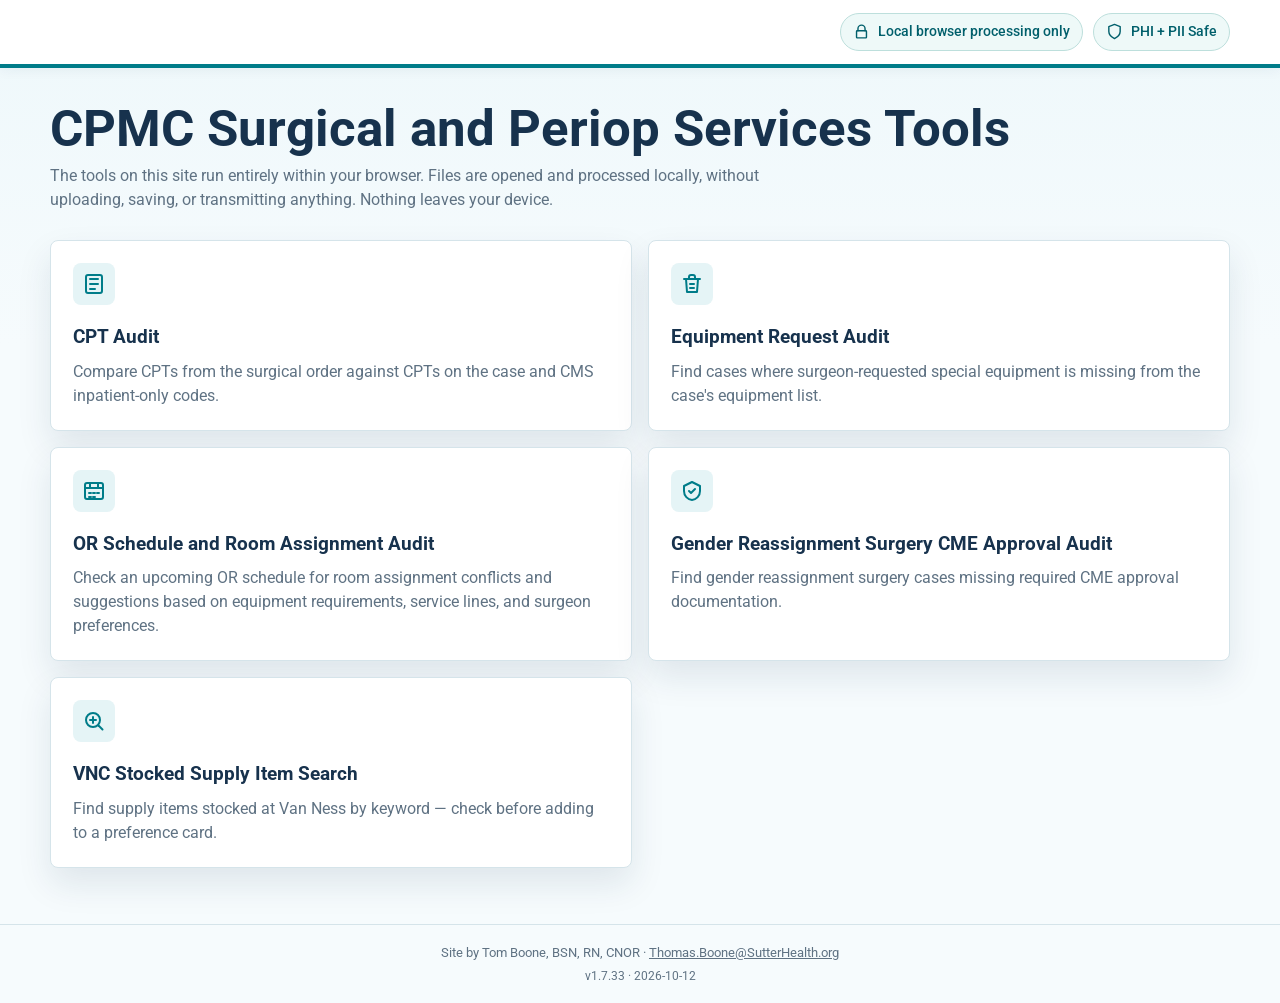
==== index.html @ aec8bf78 "v1.7.33: list every missing term in Equipment Audit explanations auditEquipmentRows() (app.js) previ" ====
<!DOCTYPE html>
<html lang="en">
<head>
  <meta charset="utf-8">
  <meta name="viewport" content="width=device-width, initial-scale=1">
  <title>CPMC Surgical and Periop Services Tools</title>
  <link rel="preconnect" href="https://fonts.googleapis.com">
  <link rel="preconnect" href="https://fonts.gstatic.com" crossorigin>
  <link href="https://fonts.googleapis.com/css2?family=Roboto:wght@400;500;700&display=swap" rel="stylesheet">
  <link rel="stylesheet" href="styles.css?v=1.7.33">
  <script>
  if (location.hostname === 'tomboonern.com') {
    var s = document.createElement('script');
    s.defer = true;
    s.src = 'https://static.cloudflareinsights.com/beacon.min.js';
    s.setAttribute('data-cf-beacon', '{"token": "32d01d4d3deb4232a33bba1c2855cd99"}');
    document.head.appendChild(s);
  }
  </script>
</head>
<body>
  <div class="app-shell">
    <header class="topbar">
      <div class="topbar-inner">
        <div class="brand" aria-label="CPMC Surgical and Periop Services Tools"></div>
        <div class="topbar-meta">
          <div class="privacy-pill dev-pill" id="devBadge" title="This is the dev/staging environment." hidden>
            <span>DEV</span>
          </div>
          <div class="privacy-pill" title="Files are processed locally in this browser session.">
            <svg aria-hidden="true" width="17" height="17" viewBox="0 0 24 24" fill="none">
              <path d="M7 11V8a5 5 0 0 1 10 0v3" stroke="currentColor" stroke-width="2" stroke-linecap="round"/>
              <path d="M6 11h12a1 1 0 0 1 1 1v8a1 1 0 0 1-1 1H6a1 1 0 0 1-1-1v-8a1 1 0 0 1 1-1Z" stroke="currentColor" stroke-width="2"/>
            </svg>
            <span>Local browser processing only</span>
          </div>
          <div class="privacy-pill" title="No PHI or PII leaves your browser. Case numbers are the only unique identifiers in the report.">
            <svg aria-hidden="true" width="17" height="17" viewBox="0 0 24 24" fill="none">
              <path d="M12 22s8-4 8-10V5l-8-3-8 3v7c0 6 8 10 8 10Z" stroke="currentColor" stroke-width="2" stroke-linejoin="round"/>
            </svg>
            <span>PHI + PII Safe</span>
          </div>
        </div>
      </div>
    </header>

    <main>
      <section id="homeView" class="view active" aria-labelledby="homeTitle">
        <div class="page-heading">
          <h1 id="homeTitle">CPMC Surgical and Periop Services Tools</h1>
          <p class="lede">The tools on this site run entirely within your browser. Files are opened and processed locally, without uploading, saving, or transmitting anything. Nothing leaves your device.</p>
        </div>

        <div class="tool-grid">
          <button class="tool-tile" type="button" id="openAuditTool">
            <span class="tool-icon" aria-hidden="true">
              <svg width="24" height="24" viewBox="0 0 24 24" fill="none">
                <path d="M8 7h8M8 12h8M8 17h5" stroke="currentColor" stroke-width="2" stroke-linecap="round"/>
                <path d="M6 3h12a2 2 0 0 1 2 2v14a2 2 0 0 1-2 2H6a2 2 0 0 1-2-2V5a2 2 0 0 1 2-2Z" stroke="currentColor" stroke-width="2"/>
              </svg>
            </span>
            <span class="tool-title">CPT Audit</span>
            <span class="tool-copy">Compare CPTs from the surgical order against CPTs on the case and CMS inpatient-only codes.</span>
          </button>

          <button class="tool-tile" type="button" id="openEquipmentTool">
            <span class="tool-icon" aria-hidden="true">
              <svg width="24" height="24" viewBox="0 0 24 24" fill="none">
                <path d="M4 7h16M6 7l1 13h10l1-13" stroke="currentColor" stroke-width="2" stroke-linecap="round" stroke-linejoin="round"/>
                <path d="M9 7V5a2 2 0 0 1 2-2h2a2 2 0 0 1 2 2v2M10 12h4M10 16h4" stroke="currentColor" stroke-width="2" stroke-linecap="round"/>
              </svg>
            </span>
            <span class="tool-title">Equipment Request Audit</span>
            <span class="tool-copy">Find cases where surgeon-requested special equipment is missing from the case's equipment list.</span>
          </button>

          <button class="tool-tile" type="button" id="openRoomRulesTool">
            <span class="tool-icon" aria-hidden="true">
              <svg width="24" height="24" viewBox="0 0 24 24" fill="none">
                <rect x="3" y="4" width="18" height="16" rx="2" stroke="currentColor" stroke-width="2"/>
                <path d="M3 9h18M8 4v5M16 4v5" stroke="currentColor" stroke-width="2" stroke-linecap="round"/>
                <path d="M7 14h2M11 14h2M15 14h2M7 18h2M11 18h2" stroke="currentColor" stroke-width="2" stroke-linecap="round"/>
              </svg>
            </span>
            <span class="tool-title">OR Schedule and Room Assignment Audit</span>
            <span class="tool-copy">Check an upcoming OR schedule for room assignment conflicts and suggestions based on equipment requirements, service lines, and surgeon preferences.</span>
          </button>

          <button class="tool-tile" type="button" id="openCmeTool">
            <span class="tool-icon" aria-hidden="true">
              <svg width="24" height="24" viewBox="0 0 24 24" fill="none">
                <path d="M12 3l8 4v5c0 5-3.5 8.5-8 9-4.5-.5-8-4-8-9V7l8-4Z" stroke="currentColor" stroke-width="2" stroke-linejoin="round"/>
                <path d="M9 12l2 2 4-4" stroke="currentColor" stroke-width="2" stroke-linecap="round" stroke-linejoin="round"/>
              </svg>
            </span>
            <span class="tool-title">Gender Reassignment Surgery CME Approval Audit</span>
            <span class="tool-copy">Find gender reassignment surgery cases missing required CME approval documentation.</span>
          </button>

          <a class="tool-tile" href="items.html">
            <span class="tool-icon" aria-hidden="true">
              <svg width="24" height="24" viewBox="0 0 24 24" fill="none">
                <circle cx="11" cy="11" r="7" stroke="currentColor" stroke-width="2"/>
                <path d="m16.5 16.5 4 4" stroke="currentColor" stroke-width="2" stroke-linecap="round"/>
                <path d="M8 11h6M11 8v6" stroke="currentColor" stroke-width="2" stroke-linecap="round"/>
              </svg>
            </span>
            <span class="tool-title">VNC Stocked Supply Item Search</span>
            <span class="tool-copy">Find supply items stocked at Van Ness by keyword — check before adding to a preference card.</span>
          </a>

        </div>
      </section>

      <section id="auditView" class="view" aria-labelledby="auditTitle">
        <div class="back-row">
          <button class="ghost-button" type="button" id="backHome">
            <svg aria-hidden="true" width="18" height="18" viewBox="0 0 24 24" fill="none">
              <path d="M19 12H5M12 19l-7-7 7-7" stroke="currentColor" stroke-width="2" stroke-linecap="round" stroke-linejoin="round"/>
            </svg>
            <span>Back to tools</span>
          </button>
        </div>

        <div class="page-heading">
          <h1 id="auditTitle">CPT Audit Tool</h1>
          <p class="lede">The audit runs locally in this browser tab. No file is uploaded or stored.</p>
          <p class="data-vintage-line" id="cptDataVintageLine"></p>
          <div class="dev-stale-banner" id="cptStaleBanner" hidden></div>
        </div>

        <div class="workspace">
          <aside class="panel instructions">
            <h2>Instructions</h2>
            <ol>
              <li>In Epic, run the report <strong>CPMC Scheduling Automation</strong> and export it as an .xlsx file.</li>
              <li>Select the exported file and select Run audit.</li>
            </ol>
            <p style="color: var(--muted); font-size: 0.78rem; margin-top: 8px;">If you do not have access to this report, please email <a href="mailto:Thomas.Boone@SutterHealth.org" style="color: inherit;">Thomas.Boone@SutterHealth.org</a>.</p>
            <div style="margin-top: 12px;">
              <button class="ghost-button" type="button" id="viewKnownProblemCptsBtn" style="padding: 5px 10px;">View known problem CPTs</button>
            </div>
          </aside>

          <section class="panel">
            <div class="upload-box">
              <label class="file-input">
                <span>
                  <strong>Select Epic Excel report</strong><br>
                  <input id="fileInput" type="file" accept=".xlsx,.xls,.xml,.html,.htm,application/vnd.openxmlformats-officedocument.spreadsheetml.sheet,application/vnd.ms-excel,text/html,text/xml">
                </span>
              </label>
              <div class="actions">
                <button class="primary-button" type="button" id="runAudit" disabled>Run audit</button>
                <button class="secondary-button" type="button" id="clearAudit" disabled>Clear</button>
              </div>
              <p id="status" class="status" role="status">Waiting for a spreadsheet.</p>
            </div>
          </section>
        </div>

        <section id="resultsPanel" class="panel result-panel" hidden>
          <div class="summary-grid" aria-label="Audit summary">
            <div class="metric">
              <span class="metric-value" id="totalRows">0</span>
              <span class="metric-label">Rows reviewed</span>
            </div>
            <div class="metric">
              <span class="metric-value" id="missingCount">0</span>
              <span class="metric-label">CPT discrepancy cases</span>
            </div>
            <div class="metric">
              <span class="metric-value" id="inpatientCount">0</span>
              <span class="metric-label">IPO outpatient cases</span>
            </div>
          </div>

          <div id="cptFilters" class="audit-filters"></div>

          <div id="cptAccordion"></div>
        </section>
      </section>
      <section id="equipmentView" class="view" aria-labelledby="equipmentTitle">
        <div class="back-row">
          <button class="ghost-button" type="button" id="equipmentBackHome">
            <svg aria-hidden="true" width="18" height="18" viewBox="0 0 24 24" fill="none">
              <path d="M19 12H5M12 19l-7-7 7-7" stroke="currentColor" stroke-width="2" stroke-linecap="round" stroke-linejoin="round"/>
            </svg>
            <span>Back to tools</span>
          </button>
        </div>

        <div class="page-heading">
          <h1 id="equipmentTitle">Equipment Request Audit</h1>
          <p class="lede">The audit runs locally in this browser tab. No file is uploaded or stored.</p>
        </div>

        <div class="workspace">
          <aside class="panel instructions">
            <h2>Instructions</h2>
            <ol>
              <li>In Epic, run the report <strong>CPMC Scheduling Automation</strong> and export it as an .xlsx file.</li>
              <li>Select the exported file and select Run audit.</li>
            </ol>
            <p style="color: var(--muted); font-size: 0.78rem; margin-top: 8px;">If you do not have access to this report, please email <a href="mailto:Thomas.Boone@SutterHealth.org" style="color: inherit;">Thomas.Boone@SutterHealth.org</a>.</p>
            <div style="margin-top: 12px;">
              <button class="ghost-button" type="button" id="viewEquipmentTermsBtn" style="padding: 5px 10px;">View terms being checked</button>
            </div>
          </aside>

          <section class="panel">
            <div class="upload-box">
              <label class="file-input">
                <span>
                  <strong>Select Epic Excel report</strong><br>
                  <input id="equipmentFileInput" type="file" accept=".xlsx,.xls,.xml,.html,.htm,application/vnd.openxmlformats-officedocument.spreadsheetml.sheet,application/vnd.ms-excel,text/html,text/xml">
                </span>
              </label>
              <div class="actions">
                <button class="primary-button" type="button" id="runEquipmentAudit" disabled>Run audit</button>
                <button class="secondary-button" type="button" id="clearEquipmentAudit" disabled>Clear</button>
              </div>
              <p id="equipmentStatus" class="status" role="status">Waiting for a spreadsheet.</p>
            </div>
          </section>
        </div>

        <section id="equipmentResultsPanel" class="panel result-panel" hidden>
          <div class="summary-grid" aria-label="Equipment audit summary">
            <div class="metric">
              <span class="metric-value" id="equipmentTotalRows">0</span>
              <span class="metric-label">Rows reviewed</span>
            </div>
            <div class="metric">
              <span class="metric-value" id="equipmentMissingCount">0</span>
              <span class="metric-label">Rows included</span>
            </div>
            <div class="metric">
              <span class="metric-value" id="equipmentKeywordCount">0</span>
              <span class="metric-label">Terms checked</span>
            </div>
          </div>

          <div id="equipmentFilters" class="audit-filters"></div>

          <div class="table-section">
            <h2>Equipment terms listed in Surgery Order Special Needs but missing from Case Equipment</h2>
            <p style="color: var(--muted); font-size: 0.82rem; margin: -6px 0 10px;">This tool searches for equipment keywords and may occasionally flag cases incorrectly or miss cases where equipment is referenced using non-standard or abbreviated terminology. Results should be reviewed in context.</p>
            <div class="table-wrap">
              <table class="equipment-missing-table">
                <thead>
                  <tr>
                    <th>Date</th>
                    <th>Location</th>
                    <th>Case #</th>
                    <th>Surgeon</th>
                    <th>Special Needs</th>
                    <th>Explanation</th>
                    <th>Creation User</th>
                  </tr>
                </thead>
                <tbody id="equipmentMissingTable"></tbody>
              </table>
            </div>
          </div>
        </section>
      </section>

      <section id="cmeView" class="view" aria-labelledby="cmeTitle">
        <div class="back-row">
          <button class="ghost-button" type="button" id="cmeBackHome">
            <svg aria-hidden="true" width="18" height="18" viewBox="0 0 24 24" fill="none">
              <path d="M19 12H5M12 19l-7-7 7-7" stroke="currentColor" stroke-width="2" stroke-linecap="round" stroke-linejoin="round"/>
            </svg>
            <span>Back to tools</span>
          </button>
        </div>

        <div class="page-heading">
          <h1 id="cmeTitle">Gender Reassignment Surgery CME Approval Audit</h1>
          <p class="lede">The audit runs locally in this browser tab. No file is uploaded or stored, and no case data is retained between sessions.</p>
        </div>

        <div class="workspace">
          <aside class="panel instructions">
            <h2>Instructions</h2>
            <ol>
              <li>In Epic, run the report <strong>CPMC Scheduling Automation</strong> and export it as an .xlsx file.</li>
              <li>Select the exported file and select Run audit.</li>
            </ol>
            <p style="color: var(--muted); font-size: 0.78rem; margin-top: 8px;">If you do not have access to this report, please email <a href="mailto:Thomas.Boone@SutterHealth.org" style="color: inherit;">Thomas.Boone@SutterHealth.org</a>.</p>
            <div style="margin-top: 12px;">
              <button class="ghost-button" type="button" id="viewCmeApproversBtn" style="padding: 5px 10px;">View accepted approvers</button>
            </div>
          </aside>

          <section class="panel">
            <div class="upload-box">
              <label class="file-input">
                <span>
                  <strong>Select Epic Excel report</strong><br>
                  <input id="cmeFileInput" type="file" accept=".xlsx,.xls,.xml,.html,.htm,application/vnd.openxmlformats-officedocument.spreadsheetml.sheet,application/vnd.ms-excel,text/html,text/xml">
                </span>
              </label>
              <div class="actions">
                <button class="primary-button" type="button" id="runCmeAudit" disabled>Run audit</button>
                <button class="secondary-button" type="button" id="clearCmeAudit" disabled>Clear</button>
              </div>
              <p id="cmeStatus" class="status" role="status">Waiting for a spreadsheet.</p>
            </div>
          </section>
        </div>

        <section id="cmeResultsPanel" class="panel result-panel" hidden>
          <div class="summary-grid" aria-label="CME approval audit summary">
            <div class="metric">
              <span class="metric-value" id="cmeTotalRows">0</span>
              <span class="metric-label">F64 diagnosis cases</span>
            </div>
            <div class="metric">
              <span class="metric-value" id="cmeUnapprovedCount">0</span>
              <span class="metric-label">Missing CME approval</span>
            </div>
            <div class="metric">
              <span class="metric-value" id="cmeApprovedCount">0</span>
              <span class="metric-label">CME approved</span>
            </div>
          </div>

          <div id="cmeFilters" class="audit-filters"></div>

          <div id="cmeAccordion"></div>
        </section>
      </section>

      <section id="roomRulesView" class="view" aria-labelledby="roomRulesTitle">
        <div class="back-row">
          <button class="ghost-button" type="button" id="roomRulesBackHome">
            <svg aria-hidden="true" width="18" height="18" viewBox="0 0 24 24" fill="none">
              <path d="M19 12H5M12 19l-7-7 7-7" stroke="currentColor" stroke-width="2" stroke-linecap="round" stroke-linejoin="round"/>
            </svg>
            <span>Back to tools</span>
          </button>
        </div>

        <div class="page-heading">
          <h1 id="roomRulesTitle">OR Schedule and Room Assignment Audit</h1>
          <p style="color: var(--muted); font-size: 0.75rem; letter-spacing: 0.03em; margin: 6px 0 12px;">Currently configured for CPMC Van Ness (WBVC OR) only</p>
          <p class="lede">The audit runs locally in this browser tab. No file is uploaded or stored.</p>
          <p class="data-vintage-line" id="roomRulesDataVintageLine"></p>
          <div class="dev-stale-banner" id="roomRulesStaleBanner" hidden></div>
        </div>

        <div class="workspace">
          <aside class="panel instructions">
            <h2>Instructions</h2>
            <ol>
              <li>In Epic, run the report <strong>CPMC Scheduling Automation</strong> and export it as an .xlsx file.</li>
              <li>Select the exported file and select Run audit.</li>
            </ol>
            <p style="color: var(--muted); font-size: 0.78rem; margin-top: 8px;">If you do not have access to this report, please email <a href="mailto:Thomas.Boone@SutterHealth.org" style="color: inherit;">Thomas.Boone@SutterHealth.org</a>.</p>
            <div style="margin-top: 12px;">
              <button class="ghost-button" type="button" id="viewActiveRulesBtn" style="padding: 5px 10px;">View active rules</button>
            </div>
          </aside>

          <section class="panel">
            <div class="upload-box">
              <label class="file-input">
                <span>
                  <strong>Select Epic OR schedule export</strong><br>
                  <input id="roomRulesFileInput" type="file" accept=".xlsx,.xls,.xml,.html,.htm,application/vnd.openxmlformats-officedocument.spreadsheetml.sheet,application/vnd.ms-excel,text/html,text/xml">
                </span>
              </label>
              <div class="actions">
                <button class="primary-button" type="button" id="runRoomRulesAudit" disabled>Run audit</button>
                <button class="secondary-button" type="button" id="clearRoomRulesAudit" disabled>Clear</button>
              </div>
              <p id="roomRulesStatus" class="status" role="status">Waiting for a spreadsheet.</p>
            </div>
          </section>
        </div>

        <section id="roomRulesResultsPanel" class="panel result-panel" hidden>
          <div class="results-top">
            <div id="ganttCalCol" class="gantt-cal-col" hidden>
              <div id="ganttCalendar" class="gantt-calendar"></div>
              <div id="ganttDayNav" class="gantt-day-nav"></div>
            </div>
            <div class="summary-stack" aria-label="Schedule audit summary">
              <div class="metric">
                <span class="metric-value" id="roomRulesTotalRows">0</span>
                <span class="metric-label">Cases reviewed</span>
              </div>
              <div class="metric">
                <span class="metric-value" id="roomRulesHardCount">0</span>
                <span class="metric-label">Tier 1–2 alerts</span>
              </div>
              <div class="metric">
                <span class="metric-value" id="roomRulesSoftCount">0</span>
                <span class="metric-label">Tier 3–5 flags</span>
              </div>
            </div>
            <div class="panel gantt-legend">
              <div class="gantt-legend-title">Legend</div>
              <div class="gantt-legend-entry">
                <span class="gantt-legend-swatch" style="background:#fce8e8;border-color:#fca5a5;"></span>
                <span>Tier 1 alert</span>
              </div>
              <div class="gantt-legend-entry">
                <span class="gantt-legend-swatch" style="background:#fff3ed;border-color:#fdba74;"></span>
                <span>Tier 2 alert</span>
              </div>
              <div class="gantt-legend-entry">
                <span class="gantt-legend-swatch" style="background:#fff8e1;border-color:#fcd34d;"></span>
                <span>Tier 3 flag</span>
              </div>
              <div class="gantt-legend-entry">
                <span class="gantt-legend-swatch" style="background:#e8d5b0;border-color:#c4a97d;"></span>
                <span>No violations</span>
              </div>
            </div>
          </div>

          <p style="color: var(--muted); font-size: 0.75rem; letter-spacing: 0.03em; margin: 6px 0 8px;">Cases with pending holds or not yet visible on the schedule may not appear in this audit.</p>

          <div id="ganttSection" hidden>
            <div class="gantt-section">
              <div class="gantt-container">
                <div class="gantt-fixed-col" id="ganttFixedCol"></div>
                <div class="gantt-scrollable" id="ganttScrollable"></div>
              </div>
            </div>
          </div>

          <div class="panel gantt-icon-legend" id="ganttIconLegend">
            <div class="gantt-legend-title">Icon Legend</div>
            <div class="gantt-icon-legend-grid" id="ganttIconLegendGrid"></div>
          </div>

          <div class="table-section" id="roomRulesTableSection">
            <div class="table-wrap">
              <table class="room-rules-table">
                <thead>
                  <tr>
                    <th class="col-caseno">Case #</th>
                    <th class="col-date">Date</th>
                    <th>Surgeon</th>
                    <th class="col-room">Room</th>
                    <th>Procedure(s)</th>
                    <th>Priority</th>
                    <th>Rule</th>
                    <th>Explanation</th>
                  </tr>
                </thead>
                <tbody id="roomRulesViolationsTable"></tbody>
              </table>
            </div>
          </div>
        </section>

        <div id="ganttTooltip" class="gantt-tooltip" hidden></div>
        <div id="ganttSidebar" class="gantt-sidebar" hidden>
          <button class="gantt-sidebar-close" id="ganttSidebarClose" type="button" aria-label="Close sidebar">&#x2715;</button>
          <div id="ganttSidebarContent"></div>
        </div>
      </section>

      <section id="ruleManagementView" class="view" aria-labelledby="ruleManagementTitle">
        <div class="back-row">
          <button class="ghost-button" type="button" id="ruleManagementBackHome">
            <svg aria-hidden="true" width="18" height="18" viewBox="0 0 24 24" fill="none">
              <path d="M19 12H5M12 19l-7-7 7-7" stroke="currentColor" stroke-width="2" stroke-linecap="round" stroke-linejoin="round"/>
            </svg>
            <span>Back to tools</span>
          </button>
        </div>

        <div class="page-heading">
          <div style="display: flex; align-items: center; justify-content: space-between; gap: 16px; margin-bottom: 8px; padding-right: 14px;">
            <h1 id="ruleManagementTitle" style="margin: 0;">Rule Management</h1>
            <div style="display: flex; align-items: center; gap: 8px; flex-shrink: 0;">
              <button type="button" class="ghost-button" id="howThisWorksBtn" style="padding: 5px 10px;">How this works</button>
              <button type="button" class="rule-flag-btn" id="requestNewRuleBtn" style="background: var(--panel);">Request new rule</button>
            </div>
          </div>
          <p class="lede">Active room assignment rules organized by tier. Flag any rule to send a review request by email.</p>
        </div>

        <div id="ruleManagementContent"></div>
      </section>

      <section id="cmeApproversView" class="view" aria-labelledby="cmeApproversTitle">
        <div class="back-row">
          <button class="ghost-button" type="button" id="cmeApproversBack">
            <svg aria-hidden="true" width="18" height="18" viewBox="0 0 24 24" fill="none">
              <path d="M19 12H5M12 19l-7-7 7-7" stroke="currentColor" stroke-width="2" stroke-linecap="round" stroke-linejoin="round"/>
            </svg>
            <span>Back to audit</span>
          </button>
        </div>
        <div class="page-heading">
          <h1 id="cmeApproversTitle">Accepted Approvers</h1>
          <p class="lede">The audit treats a case as CME approved when Special Needs contains "approved by" immediately followed by one of these authorities.</p>
        </div>
        <div id="cmeApproversContent"></div>
      </section>

      <section id="equipmentTermsView" class="view" aria-labelledby="equipmentTermsTitle">
        <div class="back-row">
          <button class="ghost-button" type="button" id="equipmentTermsBack">
            <svg aria-hidden="true" width="18" height="18" viewBox="0 0 24 24" fill="none">
              <path d="M19 12H5M12 19l-7-7 7-7" stroke="currentColor" stroke-width="2" stroke-linecap="round" stroke-linejoin="round"/>
            </svg>
            <span>Back to audit</span>
          </button>
        </div>
        <div class="page-heading">
          <div style="display: flex; align-items: center; justify-content: space-between; gap: 16px; margin-bottom: 8px;">
            <h1 id="equipmentTermsTitle" style="margin: 0;">Terms Being Checked</h1>
            <button type="button" class="rule-flag-btn" id="suggestEquipmentBtn" style="background: var(--panel); flex-shrink: 0;">Suggest equipment to check</button>
          </div>
          <p class="lede">The audit flags cases where any of these terms appear in Special Needs but are not present in the Equipment field.</p>
        </div>
        <div id="equipmentTermsContent"></div>
      </section>

      <section id="knownProblemCptsView" class="view" aria-labelledby="knownProblemCptsTitle">
        <div class="back-row">
          <button class="ghost-button" type="button" id="knownProblemCptsBack">
            <svg aria-hidden="true" width="18" height="18" viewBox="0 0 24 24" fill="none">
              <path d="M19 12H5M12 19l-7-7 7-7" stroke="currentColor" stroke-width="2" stroke-linecap="round" stroke-linejoin="round"/>
            </svg>
            <span>Back to audit</span>
          </button>
        </div>
        <div class="page-heading">
          <h1 id="knownProblemCptsTitle">Known Problem CPTs</h1>
          <p class="lede">These CPT codes have been reported as not yet built in Epic and are excluded from flagging until added.</p>
        </div>
        <div id="knownProblemCptsContent"></div>
      </section>

      <section id="ruleInfoView" class="view" aria-labelledby="ruleInfoTitle">
        <div class="back-row">
          <button class="ghost-button" type="button" id="ruleInfoBackBtn">
            <svg aria-hidden="true" width="18" height="18" viewBox="0 0 24 24" fill="none">
              <path d="M19 12H5M12 19l-7-7 7-7" stroke="currentColor" stroke-width="2" stroke-linecap="round" stroke-linejoin="round"/>
            </svg>
            <span>Back to rules</span>
          </button>
        </div>
        <div class="page-heading">
          <h1 id="ruleInfoTitle">How Room Assignment Rules Work</h1>
        </div>
        <div style="max-width: 680px;">
          <div class="rule-info-section">
            <h3>How these rules were developed</h3>
            <p>The rules in this tool were derived from three years of completed OR case data from CPMC Van Ness. Cases that were marked as completed and signed off by clinical staff were used as the ground truth. The assumption is that if a case ran in a particular room repeatedly over time, there was a reason for it. Statistical patterns were identified across equipment, service line, surgeon, patient age, and procedure type. Rules with strong, consistent patterns were validated and added to the tool. Rules are reviewed and updated periodically as OR operations evolve.</p>
          </div>
          <div class="rule-info-section">
            <h3>What Confidence means</h3>
            <p>Confidence reflects how consistently the historical data supports the rule, and how much operational flexibility exists. High confidence rules are either physically constrained (the equipment cannot move) or backed by a very strong historical pattern with little variation. You can treat these as reliable. Medium confidence rules are based on clear surgeon or service preferences that hold most of the time, but may have legitimate exceptions. Low confidence rules are based on weaker historical patterns. They are included as suggestions but should be interpreted cautiously.</p>
          </div>
          <div class="rule-info-section">
            <h3>Tier 1: Physical Absolute</h3>
            <p>These rules exist because certain equipment cannot be moved, or because of other physical constraints of the room. There are two DaVinci DV5 robots: one lives permanently in OR 2/OR 3, and a second is mobile between OR 4 and OR 8 (this tool does not track which room it's in on a given day — a separate Epic-based equipment conflict audit already catches any double-booking of the physical robot). The DaVinci SP robot lives in OR 5. Hybrid/cath lab equipment is fixed to OR 14. If a case meets one of these criteria, it must be in one of the designated rooms and there is no flexibility. One Tier 1 rule works the other way around: OR 14's table is a hybrid/cath lab table, not suitable for regular open/vascular surgeries, so AV fistula cases must avoid OR 14 specifically — they may run in any other room.</p>
          </div>
          <div class="rule-info-section">
            <h3>Tier 2: Strong Operational</h3>
            <p>These rooms are set up specifically for certain case types. OR 4 is the designated pediatric room. OR 5 and OR 10 are set up for ophthalmology. Neuro/spine equipment is fixed to OR 11 or OR 12, cardiac bypass equipment to OR 7, and transplant equipment to OR 6 or OR 9. Free flap procedures require a room with three overhead surgical lights, which limits them to OR 6, OR 7, OR 8, or OR 9. Right-sided PCNL cases have historically been performed in OR 2, OR 8, or OR 12, and left-sided in OR 4, OR 5, or OR 11, due to positioning convenience. Cases flagged at this tier should be moved if possible, but there may be legitimate reasons they cannot be.</p>
          </div>
          <div class="rule-info-section">
            <h3>Tier 3: Service Preference</h3>
            <p>Certain services tend to cluster in specific rooms because of setup familiarity, equipment proximity, and turnover efficiency. For example, neurosurgery cases typically run in OR 11 or OR 12. These flags are worth reviewing but are not always actionable. If the preferred room is full, the flag will be suppressed automatically.</p>
          </div>
          <div class="rule-info-section">
            <h3>How flags are suppressed</h3>
            <p>The tool is designed to only flag cases where a move is actually feasible. For Tier 3 service flags, the tool checks whether the preferred room has enough open time to accommodate the case, or the full back-to-back block of same-service or same-surgeon cases, before flagging. If the preferred room is already full, the flag is suppressed.</p>
          </div>
        </div>
      </section>
    </main>
    <footer class="site-footer">
      <p>Site by Tom Boone, BSN, RN, CNOR &middot; <a href="mailto:Thomas.Boone@SutterHealth.org">Thomas.Boone@SutterHealth.org</a></p>
      <p style="margin-top: 4px; font-size: 0.75rem;">v1.7.33 · 2026-10-12</p>
    </footer>
  </div>

  <div id="copyToast" aria-live="polite"></div>
  <div id="wormModal" role="dialog" aria-modal="true">
    <div id="wormGame">
      <div id="wormScore">Score: 0</div>
      <canvas id="wormCanvas"></canvas>
      <div id="wormGameOver">
        <p>Game over</p>
        <span id="wormFinalScore"></span>
        <button id="wormRestartBtn" type="button">Play again</button>
      </div>
    </div>
  </div>
  <div id="devGateOverlay" class="dev-gate-overlay" role="dialog" aria-modal="true" hidden>
    <a href="https://tomboonern.com" class="dev-gate-prod-link">Go to tomboonern.com</a>
  </div>
  <script src="rules-data.js?v=1.7.33"></script>
  <script src="app.js?v=1.7.33"></script>
</body>
</html>
---- styles.css ----
:root {
      color-scheme: light;
      --ink: #17324d;
      --muted: #5f7283;
      --line: #d5e4ea;
      --panel: #ffffff;
      --soft: #eef7fa;
      --brand: #007c89;
      --brand-dark: #005f6b;
      --brand-blue: #0067a6;
      --accent: #f3b229;
      --warn: #9f4f13;
      --warn-soft: #fff6e5;
      --ok-soft: #e8f6f3;
      --shadow: 0 16px 34px rgba(23, 50, 77, 0.1);
    }

    * {
      box-sizing: border-box;
    }

    body {
      margin: 0;
      font-family: Roboto, Arial, ui-sans-serif, system-ui, sans-serif;
      background:
        linear-gradient(180deg, #eef8fb 0, rgba(246, 251, 253, 0) 344px),
        #f6fbfd;
      color: var(--ink);
      line-height: 1.5;
    }

    button,
    input {
      font: inherit;
    }

    button {
      border: 0;
      cursor: pointer;
    }

    .app-shell {
      min-height: 100vh;
      display: flex;
      flex-direction: column;
    }

    .topbar {
      background: #ffffff;
      border-bottom: 4px solid var(--brand);
      box-shadow: 0 2px 12px rgba(23, 50, 77, 0.06);
    }

    .topbar-inner,
    main {
      width: min(1180px, calc(100% - 32px));
      margin: 0 auto;
    }

    .topbar-inner {
      min-height: 64px;
      display: flex;
      align-items: center;
      justify-content: space-between;
      gap: 16px;
    }

    .brand {
      display: flex;
      align-items: center;
      gap: 10px;
      color: var(--brand-dark);
      font-weight: 700;
    }

    .brand-mark {
      width: 34px;
      height: 34px;
      display: grid;
      place-items: center;
      border-radius: 8px;
      background: linear-gradient(135deg, var(--brand), var(--brand-blue));
      color: white;
      font-weight: 700;
    }

    .topbar-meta {
      display: flex;
      align-items: center;
      flex-wrap: wrap;
      justify-content: flex-end;
      gap: 10px;
    }


    .privacy-pill {
      display: flex;
      align-items: center;
      gap: 8px;
      color: var(--brand-dark);
      background: #eef9f8;
      border: 1px solid #bddfdc;
      border-radius: 999px;
      padding: 7px 12px;
      font-size: 0.9rem;
      font-weight: 500;
      white-space: nowrap;
    }

    main {
      flex: 1;
      padding: 34px 0 56px;
    }

    .view {
      display: none;
    }

    .view.active {
      display: block;
    }

    .page-heading {
      margin-bottom: 22px;
    }

    h1 {
      margin: 0 0 8px;
      font-size: clamp(2rem, 4vw, 3.4rem);
      line-height: 1.05;
      color: var(--ink);
    }

    h2 {
      margin: 0 0 12px;
      font-size: 1.2rem;
    }

    h3 {
      margin: 0 0 10px;
      font-size: 1rem;
    }

    p {
      margin: 0;
    }

    .lede {
      max-width: 760px;
      color: var(--muted);
      font-size: 1rem;
    }

    .home-subtitle {
      margin: 4px 0 0;
      font-size: 0.9rem;
      color: var(--muted);
    }

    .site-footer {
      padding: 18px 0;
      text-align: center;
      color: var(--muted);
      font-size: 0.82rem;
      border-top: 1px solid var(--line);
    }
    .site-footer a { color: inherit; }

    .tool-grid {
      display: grid;
      grid-template-columns: repeat(2, minmax(250px, 1fr));
      gap: 16px;
      margin-top: 28px;
    }

    .tool-tile {
      min-height: 168px;
      text-align: left;
      background: var(--panel);
      border: 1px solid var(--line);
      border-radius: 8px;
      padding: 22px;
      box-shadow: var(--shadow);
      transition: transform 150ms ease, box-shadow 150ms ease, border-color 150ms ease;
      display: flex;
      flex-direction: column;
      text-decoration: none;
      color: inherit;
    }

    .tool-tile:hover,
    .tool-tile:focus-visible {
      transform: translateY(-2px);
      box-shadow: 0 20px 42px rgba(23, 50, 77, 0.15);
      border-color: var(--brand);
      outline: none;
    }

    .tool-icon {
      width: 42px;
      height: 42px;
      display: grid;
      place-items: center;
      border-radius: 8px;
      background: #e5f4f6;
      color: var(--brand);
      margin-bottom: 18px;
    }

    .tool-title {
      display: block;
      font-size: 1.2rem;
      font-weight: 700;
      margin-bottom: 8px;
    }

    .tool-copy {
      display: block;
      color: var(--muted);
    }


    .back-row {
      margin-bottom: 18px;
    }

    .ghost-button,
    .primary-button,
    .secondary-button {
      display: inline-flex;
      align-items: center;
      justify-content: center;
      gap: 8px;
      min-height: 40px;
      border-radius: 8px;
      padding: 9px 14px;
      font-weight: 700;
    }

    .ghost-button {
      background: transparent;
      color: var(--brand-blue);
    }

    .primary-button {
      background: var(--brand-blue);
      color: #ffffff;
      box-shadow: 0 8px 18px rgba(0, 103, 166, 0.22);
    }

    .secondary-button {
      background: #ffffff;
      color: var(--brand-blue);
      border: 1px solid var(--line);
    }

    .primary-button:disabled,
    .secondary-button:disabled {
      opacity: 0.55;
      cursor: not-allowed;
    }

    .workspace {
      display: grid;
      grid-template-columns: minmax(280px, 360px) minmax(0, 1fr);
      gap: 18px;
      align-items: start;
    }

    .panel {
      background: var(--panel);
      border: 1px solid var(--line);
      border-radius: 8px;
      padding: 20px;
      box-shadow: var(--shadow);
    }

    .result-panel {
      margin-top: 18px;
    }

    .instructions {
      display: grid;
      gap: 12px;
      color: var(--ink);
    }

    .instructions ol {
      margin: 0;
      padding-left: 22px;
    }

    .instructions li + li {
      margin-top: 8px;
    }

    .trust-badges {
      display: grid;
      grid-template-columns: repeat(auto-fit, minmax(130px, 1fr));
      gap: 10px;
    }

    .trust-badge {
      min-height: 86px;
      display: grid;
      align-content: center;
      justify-items: center;
      gap: 6px;
      text-align: center;
      border: 1px solid #bddfdc;
      border-radius: 8px;
      background: #f7fcfb;
      color: var(--brand-dark);
      padding: 12px 10px;
    }

    .trust-badge svg {
      color: var(--brand);
    }

    .trust-badge strong {
      display: block;
      font-size: 0.82rem;
      line-height: 1.2;
      text-transform: uppercase;
      letter-spacing: 0.04em;
    }

    .local-note {
      margin-top: 14px;
      padding: 12px;
      border: 1px solid #bddfdc;
      border-radius: 8px;
      background: var(--ok-soft);
      color: var(--brand-dark);
      font-size: 0.9rem;
      font-weight: 500;
    }

    .keyword-list {
      display: flex;
      flex-wrap: wrap;
      gap: 8px;
      margin-top: 8px;
    }

    .keyword-pill {
      display: inline-flex;
      align-items: center;
      border-radius: 999px;
      border: 1px solid var(--line);
      background: #f4f9fb;
      color: var(--ink);
      padding: 5px 9px;
      font-size: 0.82rem;
      font-weight: 700;
    }

    .upload-box {
      display: grid;
      gap: 14px;
    }

    .file-input {
      width: 100%;
      min-height: 112px;
      display: grid;
      place-items: center;
      text-align: center;
      padding: 18px;
      border: 2px dashed #8fc7cf;
      border-radius: 8px;
      background: #f2fafc;
      color: var(--ink);
    }

    .file-input input {
      width: 100%;
    }

    .actions {
      display: flex;
      flex-wrap: wrap;
      gap: 10px;
    }

    .status {
      min-height: 24px;
      color: var(--muted);
      font-weight: 500;
    }

    .status.error {
      color: var(--warn);
    }

    .summary-grid {
      display: grid;
      grid-template-columns: repeat(3, minmax(120px, 1fr));
      gap: 12px;
      margin-bottom: 18px;
    }

    .metric {
      background: #f2fafc;
      border: 1px solid var(--line);
      border-radius: 8px;
      padding: 13px;
    }

    .metric-value {
      display: block;
      font-size: 1.6rem;
      font-weight: 700;
      line-height: 1.1;
      color: var(--brand-dark);
    }

    .metric-label {
      display: block;
      color: var(--muted);
      font-size: 0.9rem;
      margin-top: 4px;
    }

    .table-section + .table-section {
      margin-top: 24px;
    }

    /* v1.7.13: visually hidden (Gantt visual badges cover this info now) but
       its data-building JS still runs normally — data-only, not display:none
       via JS, so the underlying rendering/update logic stays fully intact. */
    #roomRulesTableSection {
      display: none;
    }

    .accordion-section {
      border: 1px solid var(--line);
      border-radius: 8px;
      overflow: hidden;
      background: #fff;
    }

    .accordion-section + .accordion-section {
      margin-top: 10px;
    }

    .accordion-header {
      width: 100%;
      display: flex;
      align-items: center;
      gap: 10px;
      padding: 12px 16px;
      background: var(--panel);
      border: none;
      border-bottom: 1px solid transparent;
      cursor: pointer;
      text-align: left;
      font-size: 0.9rem;
      font-weight: 600;
      color: var(--text);
      font-family: inherit;
    }

    .accordion-header:hover {
      background: #eef0f2;
    }

    .accordion-header.open {
      border-bottom-color: var(--line);
    }

    .accordion-caret {
      font-size: 0.7rem;
      color: var(--muted);
      transition: transform 0.15s;
      flex-shrink: 0;
    }

    .accordion-header.open .accordion-caret {
      transform: rotate(90deg);
    }

    .accordion-count {
      margin-left: auto;
      background: var(--muted);
      color: #fff;
      border-radius: 10px;
      font-size: 0.72rem;
      font-weight: 700;
      padding: 2px 8px;
      flex-shrink: 0;
    }

    .accordion-body .table-wrap {
      border: none;
      border-radius: 0;
    }

    /* Persistent description/warning text above an accordion table's column
       headers (CPT Table 1's CMS IPO note, CME's Missing CME Approval note)
       — shared class so both stay visually consistent. Left-inset to match
       the table cells' own horizontal padding (th/td: 11px 12px) so the
       text lines up with the table content below it, not the table-wrap's
       flush left edge. Font-family/size unchanged from the plain-muted
       version this replaced — only weight and color were bumped for
       prominence. Vertical padding is symmetric (12px top and bottom) —
       .accordion-body has no padding of its own, so without this the note
       (as the body's first child) sat flush against the header's bottom
       border with no top breathing room at all, while still keeping its
       old bottom margin — a visibly top-heavy, cramped result. */
    .accordion-description {
      color: var(--ink);
      font-weight: 700;
      font-size: 0.82rem;
      margin: 0;
      padding: 12px 0 12px 12px;
    }

    /* Shared column-width system (v1.7.6). Columns that recur as "the
       same kind of data" across multiple audit tables get one shared
       class each, applied directly to the relevant <th>/<td> — not
       nth-child, since column order differs between tables (e.g. Room
       Rules puts Case # before Date). Sized in ch (content-relative)
       rather than % since tables have different total column counts
       and percentages don't translate between them. Every table using
       these needs `table-layout: fixed` — under fixed layout, columns
       without an explicit width (Explanation/Special Needs/Procedures
       Scheduled/Equipment/the CPT Table 2 code-list columns — all
       free-text/long-content by design) automatically split the
       remaining space, which is the desired "flex" behavior for them.
       See CLAUDE_CONTEXT.md for the full column-membership table. */
    .col-date {
      width: 15ch;
      white-space: nowrap;
    }
    .col-location {
      width: 18ch;
      /* Intentionally NOT nowrap — the common "WBVC OR 05" pattern fits
         on one line at this width, but a minority of genuinely long
         free-text location names (e.g. "WBMB MINOR PROCEDURE ROOM 2")
         are expected/acceptable to wrap rather than forcing the column
         wide enough to fit every edge case on one line. */
    }
    .col-caseno {
      width: 12ch;
      white-space: nowrap;
    }
    .col-creation-user {
      width: 14ch;
      /* Not nowrap — a two-line "LASTNAME, FIRSTNAME" wrap is expected
         and acceptable here, same as the pre-refactor CME treatment. */
    }

    /* Single-table-scoped narrow columns — NOT shared across tables,
       so no .col-* reuse elsewhere, but ch-sized the same way for
       consistency with the shared columns above. */
    .cme-approval-table .col-age { width: 6ch; }
    /* Wide enough for the code text AND the needs-review ⚠ icon
       (buildQuestionableIcon(), 15px + 5px margin) that sits beside it
       in a flex row on review rows — 8ch fit the bare code but
       overflowed once the icon was added. */
    .cme-approval-table .col-icd10 { width: 13ch; }
    .room-rules-table .col-room { width: 8ch; white-space: nowrap; }

    .cpt-inpatient-table { table-layout: fixed; }
    .cpt-discrepancy-table { table-layout: fixed; }
    .equipment-missing-table { table-layout: fixed; }
    .cme-approval-table { table-layout: fixed; }
    .room-rules-table { table-layout: fixed; }

    .cme-icd10-stack {
      display: flex;
      flex-direction: column;
      gap: 3px;
      min-width: 0;
    }
    .cme-icd10-code {
      white-space: nowrap;
    }

    .table-wrap {
      overflow-x: auto;
      border: 1px solid var(--line);
      border-radius: 8px;
      background: #ffffff;
    }
    table {
      width: 100%;
      border-collapse: collapse;
      min-width: 680px;
    }

    th,
    td {
      padding: 11px 12px;
      border-bottom: 1px solid var(--line);
      text-align: left;
      vertical-align: top;
    }

    th {
      background: #eaf5f8;
      font-size: 0.82rem;
      color: var(--ink);
      text-transform: uppercase;
      letter-spacing: 0.04em;
    }

    tr:last-child td {
      border-bottom: 0;
    }

    .empty-row td {
      color: var(--muted);
      font-style: italic;
    }

    .error-row td {
      background: var(--warn-soft);
      color: var(--warn);
      font-weight: 700;
      border-left: 4px solid var(--accent);
    }

    .code-list {
      font-family: ui-monospace, SFMono-Regular, Menlo, Consolas, monospace;
      font-size: 0.9rem;
      white-space: normal;
    }

    .badge {
      display: inline-flex;
      align-items: center;
      border-radius: 999px;
      padding: 3px 9px;
      font-size: 0.75rem;
      font-weight: 700;
      text-transform: uppercase;
      letter-spacing: 0.05em;
      white-space: nowrap;
    }

    .badge-tier-1 {
      background: #fce8e8;
      color: #b91c1c;
      border: 1px solid #fca5a5;
    }

    .badge-tier-2 {
      background: #fff3ed;
      color: #c2410c;
      border: 1px solid #fdba74;
    }

    .badge-tier-3 {
      background: #fff8e1;
      color: #92400e;
      border: 1px solid #fcd34d;
    }

    .badge-tier-4 {
      background: #eff6ff;
      color: #1e40af;
      border: 1px solid #bfdbfe;
    }

    .badge-tier-5 {
      background: #f8f9fa;
      color: #4b5563;
      border: 1px solid #d1d5db;
    }

    /* ── Results top: calendar left + metrics stack right ───────── */
    .results-top {
      display: flex;
      gap: 16px;
      align-items: stretch;
      margin-bottom: 20px;
    }
    .summary-stack {
      display: flex;
      flex-direction: column;
      gap: 8px;
      flex: 1;
    }
    .summary-stack .metric {
      flex: 1;
      display: flex;
      flex-direction: column;
      justify-content: center;
    }

    /* ── Violation table rows are clickable ──────────────────────── */
    tr[class*="violation-tier"] { cursor: pointer; }
    tr[class*="violation-tier"]:hover td { filter: brightness(0.94); }
    /* Room/Location nowrap now comes from .col-room/.col-date/.col-caseno/
       .col-creation-user (see the shared column-width system above) —
       Location is deliberately NOT nowrap, so its old nth-child(2) rule
       (which applied to both Equipment's and CPT Table 2's rows via the
       shared .equip-row-main class) and CPT Table 1's equivalent rule
       were removed rather than migrated. */

    /* ── Gantt block highlight (from table row click) ────────────── */
    @keyframes gantt-highlight-pulse {
      0%   { box-shadow: 0 0 0 2px #2563eb; }
      50%  { box-shadow: 0 0 0 5px rgba(37,99,235,0.5); }
      100% { box-shadow: 0 0 0 2px #2563eb; }
    }
    .gantt-block-highlight {
      animation: gantt-highlight-pulse 0.65s ease 2;
      z-index: 4 !important;
    }

    .violation-tier-1 td {
      background: #fff5f5;
      border-left: 4px solid #ef4444;
    }

    .violation-tier-2 td {
      background: #fff7f0;
      border-left: 4px solid #f97316;
    }

    .violation-tier-3 td {
      background: #fffbeb;
      border-left: 4px solid #f59e0b;
    }

    .violation-tier-4 td {
      background: #f0f7ff;
      border-left: 4px solid #60a5fa;
    }

    .violation-tier-5 td {
      background: #f9fafb;
      border-left: 4px solid #9ca3af;
    }

    .date-separator td {
      background: var(--soft);
      color: var(--muted);
      font-size: 0.82rem;
      font-weight: 700;
      text-transform: uppercase;
      letter-spacing: 0.06em;
      padding: 6px 12px;
      border-top: 2px solid var(--line);
      border-left: none;
    }

    /* ── Gantt legend ────────────────────────────────────────── */
    .gantt-legend {
      width: 140px;
      flex-shrink: 0;
      padding: 12px 14px;
      display: flex;
      flex-direction: column;
    }
    .gantt-legend-title {
      font-size: 0.72rem;
      font-weight: 700;
      color: var(--muted);
      text-transform: uppercase;
      letter-spacing: 0.05em;
      margin-bottom: 8px;
    }
    .gantt-legend-entry {
      display: flex;
      align-items: center;
      gap: 7px;
      font-size: 0.78rem;
      color: var(--ink);
      margin-bottom: 5px;
    }
    .gantt-legend-swatch {
      flex-shrink: 0;
      width: 18px;
      height: 12px;
      border-radius: 3px;
      border: 1px solid transparent;
    }

    /* ── Gantt icon legend (v1.7.13, moved below Gantt + compressed v1.7.14) ── */
    .gantt-icon-legend {
      width: 100%;
      box-sizing: border-box;
      padding: 12px 14px;
      margin-top: 12px;
    }
    .gantt-icon-legend-grid {
      display: grid;
      grid-template-columns: repeat(7, 1fr);
      gap: 4px 10px;
    }
    .gantt-icon-legend-entry {
      display: flex;
      align-items: center;
      gap: 4px;
      font-size: 0.74rem;
      color: var(--ink);
      min-width: 0;
    }
    .gantt-icon-legend-icon {
      flex-shrink: 0;
      display: inline-flex;
      align-items: center;
      min-width: 20px;
      font-size: 1.05em;
    }

    /* ── Gantt chart ─────────────────────────────────────────── */
    .gantt-section { margin-bottom: 28px; }

    .gantt-body {
      display: flex;
      gap: 16px;
      align-items: flex-start;
    }
    .gantt-cal-col { flex-shrink: 0; }
    .gantt-main    { flex: 1; min-width: 0; }

    .gantt-calendar { display: block; }

    .gantt-cal-month {
      border: 1px solid var(--line);
      border-radius: 8px;
      padding: 12px 14px 14px;
      background: var(--panel);
      min-width: 210px;
    }

    .gantt-cal-nav {
      display: flex;
      align-items: center;
      justify-content: space-between;
      margin-bottom: 8px;
    }
    .gantt-cal-month-label {
      font-size: 0.9rem;
      font-weight: 700;
      color: var(--ink);
    }
    .gantt-cal-nav-btn {
      background: none;
      border: 1px solid var(--line);
      border-radius: 4px;
      cursor: pointer;
      color: var(--muted);
      padding: 1px 8px;
      font-size: 1rem;
      line-height: 1.5;
    }
    .gantt-cal-nav-btn:hover:not(:disabled) { color: var(--ink); background: var(--soft); }
    .gantt-cal-nav-btn:disabled { opacity: 0.3; cursor: default; }

    .gantt-cal-dow {
      display: grid;
      grid-template-columns: repeat(7, 1fr);
      margin-bottom: 3px;
    }
    .gantt-cal-dow span {
      text-align: center;
      font-size: 0.72rem;
      font-weight: 500;
      color: var(--muted);
      padding: 2px 0;
    }

    .gantt-cal-grid {
      display: grid;
      grid-template-columns: repeat(7, 1fr);
      grid-auto-rows: 26px;
      gap: 2px;
      height: 166px; /* fixed: 6 rows × 26px + 5 × 2px gaps */
      align-content: start;
    }

    .gantt-cal-cell {
      text-align: center;
      border-radius: 5px;
      padding: 4px 2px;
      font-size: 0.82rem;
      font-weight: 500;
      line-height: 1.4;
      border: 1px solid transparent;
    }
    .gantt-cal-cell-empty { color: transparent; pointer-events: none; }
    .gantt-cal-cell-no-case { color: #c4cdd5; pointer-events: none; }
    .gantt-cal-cell-green {
      background: #e8f6f3; color: #065f46;
      border-color: #6ee7b7; cursor: pointer;
    }
    .gantt-cal-cell-amber {
      background: #fff8e1; color: #92400e;
      border-color: #fcd34d; cursor: pointer;
    }
    .gantt-cal-cell-orange {
      background: #fff3ed; color: #c2410c;
      border-color: #fdba74; cursor: pointer;
    }
    .gantt-cal-cell-red {
      background: #fce8e8; color: #b91c1c;
      border-color: #fca5a5; cursor: pointer;
    }
    .gantt-cal-cell-green:hover,
    .gantt-cal-cell-amber:hover,
    .gantt-cal-cell-orange:hover,
    .gantt-cal-cell-red:hover { opacity: 0.72; }
    .gantt-cal-cell.active { box-shadow: 0 0 0 2px var(--brand); font-weight: 700; }

    .gantt-container {
      display: flex;
      border: 1px solid var(--line);
      border-radius: 6px;
      overflow: hidden;
    }

    .gantt-fixed-col {
      flex-shrink: 0;
      width: 108px;
      background: #dce7ef;
      border-right: 1px solid var(--line);
    }

    .gantt-scrollable { flex: 1; overflow-x: auto; }

    .gantt-corner {
      height: 28px;
      border-bottom: 1px solid var(--line);
    }

    .gantt-room-label {
      height: 60px;
      display: flex;
      flex-direction: column;
      justify-content: center;
      padding: 4px 8px;
      color: var(--ink);
      border-bottom: 1px solid var(--line);
      white-space: nowrap;
    }
    .gantt-room-label-line1 {
      font-size: 0.85rem;
      font-weight: 600;
      line-height: 1.2;
    }
    .gantt-room-label-line2 {
      font-size: 0.78rem;
      line-height: 1.3;
      margin-top: 2px;
    }

    .gantt-time-axis {
      position: relative;
      height: 28px;
      border-bottom: 1px solid var(--line);
      background: #f0f6fa;
    }

    .gantt-time-tick {
      position: absolute;
      top: 7px;
      font-size: 0.72rem;
      color: var(--muted);
      transform: translateX(-50%);
      white-space: nowrap;
      pointer-events: none;
    }

    .gantt-lane {
      position: relative;
      height: 60px;
      border-bottom: 1px solid var(--line);
      background: #ffffff;
    }
    .gantt-lane-alt { background: #f7fbfc; }

    .gantt-lane-gridline {
      position: absolute;
      top: 0; bottom: 0;
      width: 1px;
      background: #e5eef3;
      pointer-events: none;
    }

    .gantt-ref-line {
      position: absolute;
      top: 0; bottom: 0;
      width: 0;
      border-left: 2px dashed #aac4d0;
      pointer-events: none;
      z-index: 1;
    }

    .gantt-case-block {
      position: absolute;
      top: 7px;
      height: 46px;
      border-radius: 4px;
      cursor: pointer;
      overflow: hidden;
      display: flex;
      flex-direction: row;
      align-items: stretch;
      box-sizing: border-box;
      z-index: 2;
    }
    .gantt-case-block:hover { filter: brightness(0.91); }

    /* Violation tiers: proc segment (lighter), prep/cleanup (darker) */
    .gantt-block-prep    { background: #c4a97d; flex-shrink: 0; }
    .gantt-block-cleanup { background: #c4a97d; flex-shrink: 0; }
    .gantt-block-proc    { background: #e8d5b0; flex: 1; min-width: 0; }

    .gantt-viol-1 .gantt-block-proc              { background: #fce8e8; }
    .gantt-viol-1 .gantt-block-prep,
    .gantt-viol-1 .gantt-block-cleanup            { background: #fca5a5; }
    .gantt-viol-2 .gantt-block-proc              { background: #fff3ed; }
    .gantt-viol-2 .gantt-block-prep,
    .gantt-viol-2 .gantt-block-cleanup            { background: #fdba74; }
    .gantt-viol-3 .gantt-block-proc              { background: #fff8e1; }
    .gantt-viol-3 .gantt-block-prep,
    .gantt-viol-3 .gantt-block-cleanup            { background: #fcd34d; }
    .gantt-viol-4 .gantt-block-proc              { background: #eff6ff; }
    .gantt-viol-4 .gantt-block-prep,
    .gantt-viol-4 .gantt-block-cleanup            { background: #bfdbfe; }
    .gantt-viol-5 .gantt-block-proc              { background: #f8f9fa; }
    .gantt-viol-5 .gantt-block-prep,
    .gantt-viol-5 .gantt-block-cleanup            { background: #d1d5db; }

    /* Text overlay: absolutely positioned, spans the full tile so text starts at left edge */
    .gantt-block-text {
      position: absolute;
      inset: 0;
      z-index: 1;
      pointer-events: none;
      display: flex;
      flex-direction: column;
      justify-content: center;
      overflow: hidden;
      padding: 1px 4px;
    }
    .gantt-block-surgeon {
      font-size: 0.76rem;
      font-weight: 700;
      color: var(--ink);
      white-space: nowrap;
      overflow: hidden;
      text-overflow: ellipsis;
      line-height: 1.2;
    }
    .gantt-block-proctxt {
      font-size: 0.76rem;
      font-weight: 400;
      color: var(--ink);
      white-space: nowrap;
      overflow: hidden;
      text-overflow: ellipsis;
      line-height: 1.2;
    }
    .gantt-block-casenum {
      font-size: 0.76rem;
      font-weight: 700;
      color: var(--ink);
      white-space: nowrap;
      overflow: hidden;
      text-overflow: ellipsis;
      line-height: 1.2;
    }

    /* Emoji/icon glyphs (service, robot, 3-light) rendered a bit larger than
       surrounding text for legibility, since they carry meaning at a glance. */
    .gantt-emoji {
      font-size: 1.2em;
      line-height: 1;
    }

    /* Raised small-caps style for multi-letter badges (robot platform, 3-light
       count) — there's no native Unicode superscript for multi-letter text. */
    .gantt-superscript {
      vertical-align: super;
      font-size: 0.72em;
      font-weight: 600;
    }

    /* Service-switching cue (v1.7.16: only rendered between two directly
       abutting cases — i.e. a genuine back-to-back turnover with no visible
       scheduling gap, Epic auto-abuts by default so any gap reflects a
       deliberate constraint, not routine turnover; the blue divider line
       from v1.7.14 was removed, icon only now). Anchored to the lane's own
       top-left origin (the wrapper itself carries no size, just the
       horizontal position via inline `left`), so it never affects block
       widths/positions. The icon sits ABOVE the case-block band, entirely
       within the lane's own top clearance (above y=7px, where block content
       starts) — this guarantees it can never vertically overlap any block's
       text lines, a carryover from the v1.7.14 redesign that still applies
       even though the icon now only ever sits exactly on the shared
       boundary point of two touching blocks (no gap to be tight within). */
    .gantt-service-switch {
      position: absolute;
      top: 0;
      left: 0;
      z-index: 3;
      pointer-events: none;
    }
    .gantt-service-switch-icon {
      position: absolute;
      top: -6px;
      left: 0;
      transform: translateX(-50%);
      font-size: 0.65rem;
      line-height: 1;
      background: #ffffff;
      border-radius: 50%;
      padding: 1px 3px;
      box-shadow: 0 0 0 1px rgba(23, 50, 77, 0.12);
    }

    .gantt-tooltip {
      position: fixed;
      z-index: 9000;
      background: #17324d;
      color: #ffffff;
      border-radius: 6px;
      padding: 10px 13px;
      font-size: 0.82rem;
      line-height: 1.45;
      max-width: 320px;
      pointer-events: none;
      box-shadow: 0 4px 14px rgba(0,0,0,0.35);
    }
    .gantt-tooltip strong { display: block; margin-bottom: 3px; font-size: 0.82rem; }
    .gantt-tooltip .tt-row { color: #c7dde8; }
    .gantt-tooltip .tt-viol-header {
      color: #fca5a5; margin-top: 7px; font-weight: 700;
      border-top: 1px solid rgba(255,255,255,0.12); padding-top: 6px;
    }
    .gantt-tooltip .tt-viol-item { margin-top: 5px; }
    .gantt-tooltip .tt-viol-label { color: #ffd0a0; font-weight: 500; font-size: 0.75rem; }
    .gantt-tooltip .tt-viol-expl  { color: #c7dde8; font-size: 0.75rem; line-height: 1.35; margin-top: 1px; }

    .gantt-sidebar {
      position: fixed;
      top: 0; right: 0; bottom: 0;
      width: 340px;
      background: var(--panel);
      border-left: 1px solid var(--line);
      box-shadow: -4px 0 20px rgba(0,0,0,0.12);
      z-index: 8000;
      overflow-y: auto;
      padding: 22px 20px 30px;
    }
    .gantt-sidebar-close {
      position: absolute;
      top: 14px; right: 14px;
      background: none;
      border: none;
      cursor: pointer;
      color: var(--muted);
      font-size: 1.2rem;
      line-height: 1;
      padding: 4px;
    }
    .gantt-sidebar-close:hover { color: var(--ink); }
    .gantt-sidebar h3 { margin: 0 32px 14px 0; color: var(--ink); font-size: 1rem; }
    .gantt-sidebar .sb-row {
      display: flex;
      gap: 8px;
      margin-bottom: 7px;
      font-size: 0.82rem;
      align-items: flex-start;
    }
    .gantt-sidebar .sb-label { color: var(--muted); flex-shrink: 0; width: 90px; }
    .gantt-sidebar .sb-val { color: var(--ink); }
    .gantt-sidebar .sb-violations { margin-top: 16px; border-top: 1px solid var(--line); padding-top: 14px; }
    .gantt-sidebar .sb-violations h4 { font-size: 0.82rem; color: var(--muted); margin: 0 0 10px; }
    .gantt-sidebar .sb-viol-item { display: flex; align-items: flex-start; gap: 8px; margin-bottom: 10px; }
    .gantt-sidebar .sb-viol-text { font-size: 0.82rem; color: var(--ink); line-height: 1.4; }
    .gantt-sidebar .sb-rule-status { margin-top: 16px; border-top: 1px solid var(--line); padding-top: 14px; }
    .gantt-sidebar .sb-rule-status h4 { font-size: 0.82rem; color: var(--muted); margin: 0 0 10px; }
    .gantt-sidebar .sb-rule-item { display: flex; align-items: flex-start; gap: 8px; margin-bottom: 10px; }
    .gantt-sidebar .sb-rule-name { font-size: 0.82rem; color: var(--ink); line-height: 1.4; font-weight: 500; }
    .gantt-sidebar .sb-rule-reason { font-size: 0.78rem; color: var(--muted); line-height: 1.4; }
    .gantt-sidebar .sb-rule-icon { flex-shrink: 0; font-size: 0.82rem; line-height: 1.4; width: 16px; text-align: center; }
    .gantt-sidebar .sb-rule-icon-ok { color: var(--brand-dark); }
    .gantt-sidebar .sb-rule-icon-neutral { color: var(--muted); }
    .gantt-sidebar .sb-rule-satisfied .sb-rule-icon-ok { background: var(--ok-soft); border-radius: 50%; }
    .gantt-sidebar .sb-view-btn {
      display: block;
      width: 100%;
      margin: 14px 0 4px;
      padding: 7px 12px;
      background: none;
      border: 1px solid var(--brand);
      border-radius: 5px;
      color: var(--brand-dark);
      font-size: 0.82rem;
      font-weight: 500;
      cursor: pointer;
      text-align: center;
    }
    .gantt-sidebar .sb-view-btn:hover { background: var(--brand); color: #ffffff; }

    /* ── Day navigation ──────────────────────────────────────────── */
    .gantt-day-nav {
      display: flex;
      align-items: center;
      gap: 10px;
      margin-top: 10px;
    }
    .gantt-day-nav-btn {
      background: none;
      border: 1px solid var(--line);
      border-radius: 4px;
      cursor: pointer;
      color: var(--muted);
      padding: 1px 10px;
      font-size: 1rem;
      line-height: 1.5;
    }
    .gantt-day-nav-btn:hover:not(:disabled) { color: var(--ink); background: var(--soft); }
    .gantt-day-nav-btn:disabled { opacity: 0.3; cursor: default; }
    .gantt-day-nav-label {
      font-size: 0.9rem;
      font-weight: 500;
      color: var(--ink);
      min-width: 220px;
      text-align: center;
    }

    /* ── Rule Management ─────────────────────────────────────────── */
    .rule-tier-section { margin-bottom: 28px; }
    .rule-tier-header {
      display: flex;
      align-items: center;
      gap: 10px;
      margin-bottom: 12px;
      padding-bottom: 6px;
      border-bottom: 2px solid var(--line);
    }
    .rule-tier-header h3 { margin: 0; font-size: 1rem; color: var(--ink); }
    .rule-tier-desc { font-size: 0.82rem; color: var(--muted); }
    .rule-cards { display: flex; flex-direction: column; gap: 8px; }
    .rule-card {
      background: var(--panel);
      border: 1px solid var(--line);
      border-radius: 8px;
      padding: 12px 14px;
      display: grid;
      grid-template-columns: auto 1fr auto;
      gap: 8px 14px;
      align-items: start;
    }
    .rule-card-badge { padding-top: 1px; }
    .rule-card-main { min-width: 0; }
    .rule-card-label {
      font-weight: 700;
      font-size: 0.9rem;
      color: var(--ink);
      margin-bottom: 3px;
      display: flex;
      align-items: center;
      gap: 6px;
    }
    .rule-card-match {
      font-size: 0.75rem;
      color: var(--muted);
      margin-bottom: 4px;
      word-break: break-word;
    }
    .rule-card-rooms { font-size: 0.75rem; color: var(--ink); }
    .rule-card-meta {
      display: flex;
      gap: 14px;
      font-size: 0.75rem;
      color: var(--muted);
      margin-top: 5px;
    }
    .rule-card-actions {
      display: flex;
      flex-direction: column;
      align-items: flex-end;
      gap: 6px;
      min-width: 110px;
    }
    .rule-flag-btn {
      background: none;
      border: 1px solid var(--line);
      border-radius: 4px;
      padding: 3px 10px;
      font-size: 0.75rem;
      cursor: pointer;
      color: var(--muted);
      white-space: nowrap;
    }
    .rule-flag-btn:hover { background: var(--soft); }
    .copy-case { cursor: pointer; }
    .copy-case:hover { opacity: 0.7; }
    .row-visited { background-color: #f0f7f0 !important; }
    .rule-info-section { margin-bottom: 22px; }
    .rule-info-section h3 { font-size: 0.95rem; font-weight: 700; color: var(--ink); margin: 0 0 5px; }
    .rule-info-section p { font-size: 0.875rem; color: var(--muted); line-height: 1.65; margin: 0; }
    .rule-note-input {
      width: 100%;
      box-sizing: border-box;
      font-size: 0.75rem;
      border: 1px solid var(--line);
      border-radius: 4px;
      padding: 4px 7px;
      resize: vertical;
      min-height: 38px;
      color: var(--ink);
      background: var(--bg);
      font-family: inherit;
    }
    .rule-note-input:focus { outline: none; border-color: var(--brand); }

    /* ── Equipment audit expand/collapse ────────────────────────── */
    .equip-row-main { cursor: pointer; }
    .equip-row-main:hover td { filter: brightness(0.96); }
    .equip-toggle-affordance {
      display: flex;
      align-items: center;
      gap: 4px;
      margin-top: auto;
      align-self: flex-start;
      width: fit-content;
      cursor: pointer;
      user-select: none;
    }
    .equip-toggle-icon {
      font-size: 0.6rem;
      color: var(--muted);
      transition: transform 120ms ease;
      transform-origin: center;
      line-height: 1;
      flex-shrink: 0;
    }
    .equip-toggle-label {
      font-size: 0.65rem;
      color: var(--muted);
      line-height: 1;
    }
    .equip-row-main.expanded .equip-toggle-icon { transform: rotate(90deg); }
    #copyToast {
      position: fixed;
      bottom: 24px;
      left: 50%;
      transform: translateX(-50%);
      background: rgba(30,30,30,0.88);
      color: #fff;
      font-size: 0.78rem;
      padding: 7px 16px;
      border-radius: 6px;
      pointer-events: none;
      opacity: 0;
      transition: opacity 180ms ease;
      z-index: 9998;
      white-space: nowrap;
    }
    #copyToast.visible { opacity: 1; }
    .equip-detail-row td {
      background: #f4f9fb;
      padding: 0;
      border-left: none;
    }
    .equip-detail {
      display: grid;
      grid-template-columns: 1fr 1fr;
      gap: 18px;
      padding: 14px 16px 16px;
    }
    .equip-detail-label {
      font-size: 0.72rem;
      font-weight: 700;
      color: var(--muted);
      text-transform: uppercase;
      letter-spacing: 0.05em;
      margin-bottom: 5px;
    }
    .equip-detail-value {
      font-size: 0.82rem;
      color: var(--ink);
      line-height: 1.55;
      white-space: pre-line;
    }

    @media (max-width: 820px) {
      .topbar-inner {
        align-items: flex-start;
        flex-direction: column;
        justify-content: center;
        padding: 12px 0;
      }

      .topbar-meta {
        justify-content: flex-start;
      }

      .privacy-pill {
        white-space: normal;
      }

      .workspace {
        grid-template-columns: 1fr;
      }

      .summary-grid {
        grid-template-columns: 1fr;
      }
    }
    #wormModal {
      display: none;
      position: fixed;
      inset: 0;
      background: rgba(0,0,0,0.88);
      z-index: 9999;
      align-items: center;
      justify-content: center;
    }
    #wormModal.active { display: flex; }
    #wormGame {
      background: #111;
      border-radius: 10px;
      padding: 20px 24px;
      display: flex;
      flex-direction: column;
      align-items: center;
      gap: 12px;
      position: relative;
    }
    #wormCanvas { display: block; background: #000; border-radius: 4px; }
    #wormScore { color: #4ade80; font-family: monospace; font-size: 1rem; letter-spacing: 0.05em; }
    #wormGameOver {
      display: none;
      flex-direction: column;
      align-items: center;
      gap: 10px;
      position: absolute;
      inset: 0;
      background: rgba(0,0,0,0.75);
      border-radius: 10px;
      justify-content: center;
      color: #fff;
      font-family: monospace;
    }
    #wormGameOver p { margin: 0; font-size: 1.1rem; }
    #wormFinalScore { color: #4ade80; font-size: 0.9rem; }
    #wormRestartBtn {
      margin-top: 4px;
      background: #4ade80;
      color: #000;
      border: none;
      border-radius: 4px;
      padding: 6px 18px;
      font-size: 0.85rem;
      font-family: monospace;
      cursor: pointer;
      font-weight: 700;
    }
    #wormRestartBtn:hover { background: #86efac; }
    .dev-gate-overlay {
      position: fixed;
      inset: 0;
      background: #ffffff;
      z-index: 10000;
      display: flex;
      align-items: center;
      justify-content: center;
    }
    .dev-gate-overlay[hidden] { display: none; }
    .dev-gate-prod-link {
      font-size: 1rem;
      color: var(--brand-blue);
    }
    .dev-pill {
      color: var(--warn);
      background: var(--warn-soft);
      border-color: var(--accent);
      font-weight: 700;
      letter-spacing: 0.06em;
    }
    .dev-pill[hidden] { display: none; }

    /* Data-vintage line (CPT/HCPCS set, Inpatient-Only list, Room Rules/Surgeon
       Prefs) — passive, factual, identical on dev and main. */
    .data-vintage-line {
      color: var(--muted);
      font-size: 0.82rem;
      margin: 6px 0 0;
    }
    /* Dev-only staleness warning — only ever populated/unhidden by JS gated on
       the tomboone.io hostname; never rendered at all on main. */
    .dev-stale-banner {
      background: var(--warn-soft);
      color: var(--warn);
      border-left: 4px solid var(--accent);
      padding: 8px 12px;
      font-size: 0.85rem;
      margin: 10px 0 0;
    }
    .dev-stale-banner[hidden] { display: none; }

    /* Audit result filters (CPT campus + flag type, Equipment campus) */
    .audit-filters {
      display: flex;
      flex-wrap: wrap;
      gap: 18px;
      margin: 0 0 16px;
    }
    .audit-filters:empty { display: none; }
    .filter-group {
      display: flex;
      align-items: center;
      flex-wrap: wrap;
      gap: 6px;
    }
    .filter-label {
      font-size: 0.78rem;
      font-weight: 700;
      color: var(--muted);
      margin-right: 2px;
    }
    .filter-chip {
      font-family: inherit;
      font-size: 0.78rem;
      padding: 4px 12px;
      border-radius: 999px;
      border: 1px solid var(--line);
      background: var(--panel);
      color: var(--ink);
      cursor: pointer;
      transition: background 0.15s, border-color 0.15s, color 0.15s;
    }
    .filter-chip:hover {
      border-color: var(--brand);
    }
    .filter-chip.active {
      background: var(--brand);
      border-color: var(--brand);
      color: #ffffff;
      font-weight: 700;
    }

    /* ============================================================
       VNC Stocked Supply Item Search — items.html
       ============================================================ */

    /* Page layout */
    .items-main {
      max-width: 860px;
    }

    /* Brand back-link in topbar */
    .brand-back-link {
      display: flex;
      align-items: center;
      gap: 8px;
      color: var(--brand-dark);
      font-weight: 700;
      text-decoration: none;
      font-size: 0.95rem;
    }
    .brand-back-link:hover {
      color: var(--brand);
    }

    /* Search box */
    .items-search-wrap {
      margin-bottom: 28px;
    }

    .items-search-box-wrap {
      position: relative;
      display: flex;
      align-items: center;
    }

    .items-search-icon {
      position: absolute;
      left: 14px;
      color: var(--muted);
      pointer-events: none;
    }

    .items-search-input {
      width: 100%;
      padding: 14px 44px 14px 46px;
      font-size: 1.05rem;
      border: 2px solid var(--line);
      border-radius: 8px;
      background: var(--panel);
      color: var(--ink);
      outline: none;
      transition: border-color 0.15s, box-shadow 0.15s;
      -webkit-appearance: none;
    }
    .items-search-input:focus {
      border-color: var(--brand);
      box-shadow: 0 0 0 3px rgba(0, 124, 137, 0.12);
    }
    .items-search-input::-webkit-search-decoration,
    .items-search-input::-webkit-search-cancel-button { display: none; }

    .items-search-clear {
      position: absolute;
      right: 10px;
      display: flex;
      align-items: center;
      justify-content: center;
      width: 32px;
      height: 32px;
      border-radius: 50%;
      border: 0;
      background: none;
      color: var(--muted);
      cursor: pointer;
      transition: background 0.12s, color 0.12s;
    }
    .items-search-clear:hover {
      background: var(--soft);
      color: var(--ink);
    }
    .items-search-clear[hidden] { display: none; }

    /* Catalog meta line */
    .items-catalog-line {
      margin-top: 8px;
      font-size: 0.82rem;
      color: var(--muted);
    }

    /* Count line */
    .items-count-line {
      font-size: 0.88rem;
      color: var(--muted);
      margin-bottom: 6px;
    }

    /* Refinement nudge */
    .items-nudge {
      font-size: 0.83rem;
      color: var(--warn);
      background: var(--warn-soft);
      border-left: 3px solid var(--accent);
      border-radius: 0 4px 4px 0;
      padding: 6px 12px;
      margin-bottom: 14px;
    }

    /* Result list */
    .items-list {
      list-style: none;
      margin: 0;
      padding: 0;
      display: flex;
      flex-direction: column;
      gap: 1px;
    }

    .items-row {
      background: var(--panel);
      border: 1px solid var(--line);
      border-radius: 6px;
      transition: border-color 0.12s;
    }
    .items-row:hover {
      border-color: var(--brand);
    }

    .items-row-main {
      padding: 14px 16px;
    }

    .items-row-top {
      display: flex;
      align-items: baseline;
      gap: 12px;
      flex-wrap: wrap;
      margin-bottom: 4px;
    }

    /* Item number — copyable button */
    .items-item-num {
      font-family: ui-monospace, "Roboto Mono", monospace;
      font-size: 0.82rem;
      font-weight: 700;
      color: var(--brand-dark);
      background: #e5f4f6;
      border: 1px solid #bddfdc;
      border-radius: 4px;
      padding: 2px 8px;
      cursor: pointer;
      white-space: nowrap;
      flex-shrink: 0;
      transition: background 0.12s;
    }
    .items-item-num:hover {
      background: #ccecf0;
    }

    /* Short description */
    .items-desc {
      font-size: 0.97rem;
      font-weight: 500;
      color: var(--ink);
      line-height: 1.4;
    }

    /* Verbose description (desc3) */
    .items-desc3-wrap {
      overflow: hidden;
    }
    .items-desc3 {
      font-size: 0.83rem;
      color: var(--muted);
      line-height: 1.45;
      display: -webkit-box;
      -webkit-line-clamp: 2;
      -webkit-box-orient: vertical;
      overflow: hidden;
      margin-bottom: 2px;
    }
    .items-desc3-wrap.expanded .items-desc3 {
      display: block;
      -webkit-line-clamp: unset;
    }
    .items-desc3-toggle {
      font-size: 0.78rem;
      color: var(--brand);
      padding: 0;
      margin-bottom: 4px;
    }
    .items-desc3-toggle:hover {
      text-decoration: underline;
    }

    /* Meta row: mfr + UNSPSC */
    .items-row-meta {
      display: flex;
      align-items: center;
      flex-wrap: wrap;
      gap: 8px;
      margin-top: 6px;
    }
    .items-mfr {
      font-size: 0.8rem;
      color: var(--muted);
    }
    .items-unspsc-chip {
      font-size: 0.73rem;
      color: var(--muted);
      background: var(--soft);
      border: 1px solid var(--line);
      border-radius: 999px;
      padding: 1px 8px;
    }

    /* Zero-results state */
    .items-empty {
      padding: 32px 0 0;
      max-width: 540px;
    }
    .items-empty p {
      font-size: 0.97rem;
      color: var(--ink);
      margin-bottom: 8px;
    }
    .items-empty-hint {
      color: var(--muted) !important;
      font-size: 0.88rem !important;
    }
    .items-empty-phase2-slot {
      margin-top: 20px;
    }

    /* Toast — reuses #copyToast from app.js; items.html defines its own instance */
    #copyToast {
      position: fixed;
      bottom: 28px;
      left: 50%;
      transform: translateX(-50%) translateY(12px);
      background: var(--ink);
      color: #fff;
      font-size: 0.9rem;
      padding: 8px 20px;
      border-radius: 999px;
      pointer-events: none;
      opacity: 0;
      transition: opacity 0.18s, transform 0.18s;
      z-index: 9999;
      white-space: nowrap;
    }
    #copyToast.visible {
      opacity: 1;
      transform: translateX(-50%) translateY(0);
    }

    /* Mobile */
    @media (max-width: 600px) {
      .items-search-input {
        font-size: 1rem;
        padding: 12px 42px 12px 42px;
      }
      .items-row-main {
        padding: 12px 14px;
      }
      .items-row-top {
        gap: 8px;
      }
    }
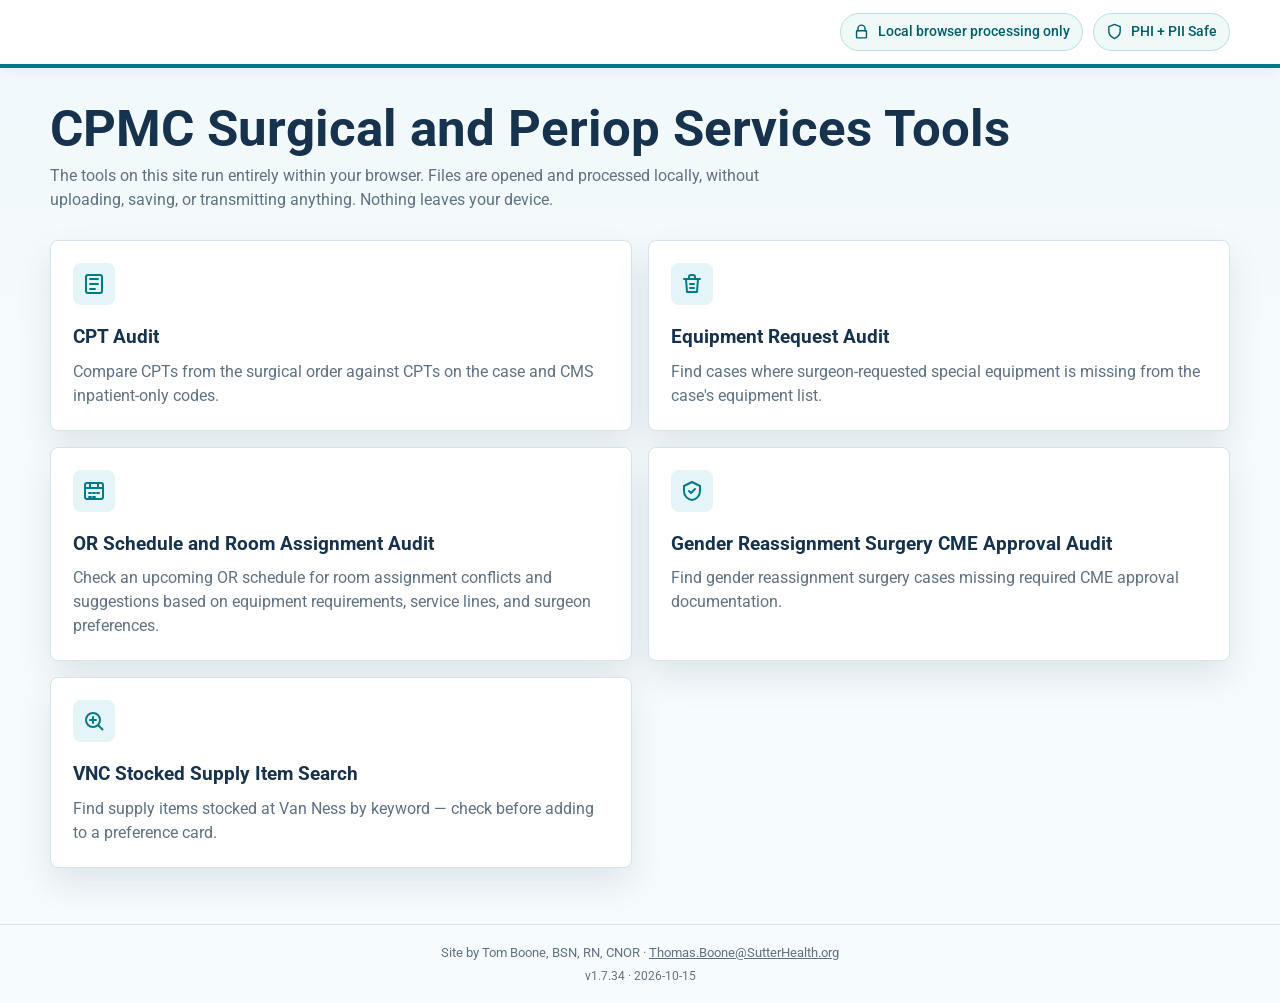
==== commit f26f00bb: "v1.7.34: remove unreliable "Gurney Eye" trigger from ops-1 ENT also uses eye gurneys for positioning" ====
--- a/index.html
+++ b/index.html
@@ -7,7 +7,7 @@
   <link rel="preconnect" href="https://fonts.googleapis.com">
   <link rel="preconnect" href="https://fonts.gstatic.com" crossorigin>
   <link href="https://fonts.googleapis.com/css2?family=Roboto:wght@400;500;700&display=swap" rel="stylesheet">
-  <link rel="stylesheet" href="styles.css?v=1.7.33">
+  <link rel="stylesheet" href="styles.css?v=1.7.34">
   <script>
   if (location.hostname === 'tomboonern.com') {
     var s = document.createElement('script');
@@ -583,7 +583,7 @@
     </main>
     <footer class="site-footer">
       <p>Site by Tom Boone, BSN, RN, CNOR &middot; <a href="mailto:Thomas.Boone@SutterHealth.org">Thomas.Boone@SutterHealth.org</a></p>
-      <p style="margin-top: 4px; font-size: 0.75rem;">v1.7.33 · 2026-10-12</p>
+      <p style="margin-top: 4px; font-size: 0.75rem;">v1.7.34 · 2026-10-15</p>
     </footer>
   </div>
 
@@ -602,7 +602,7 @@
   <div id="devGateOverlay" class="dev-gate-overlay" role="dialog" aria-modal="true" hidden>
     <a href="https://tomboonern.com" class="dev-gate-prod-link">Go to tomboonern.com</a>
   </div>
-  <script src="rules-data.js?v=1.7.33"></script>
-  <script src="app.js?v=1.7.33"></script>
+  <script src="rules-data.js?v=1.7.34"></script>
+  <script src="app.js?v=1.7.34"></script>
 </body>
 </html>
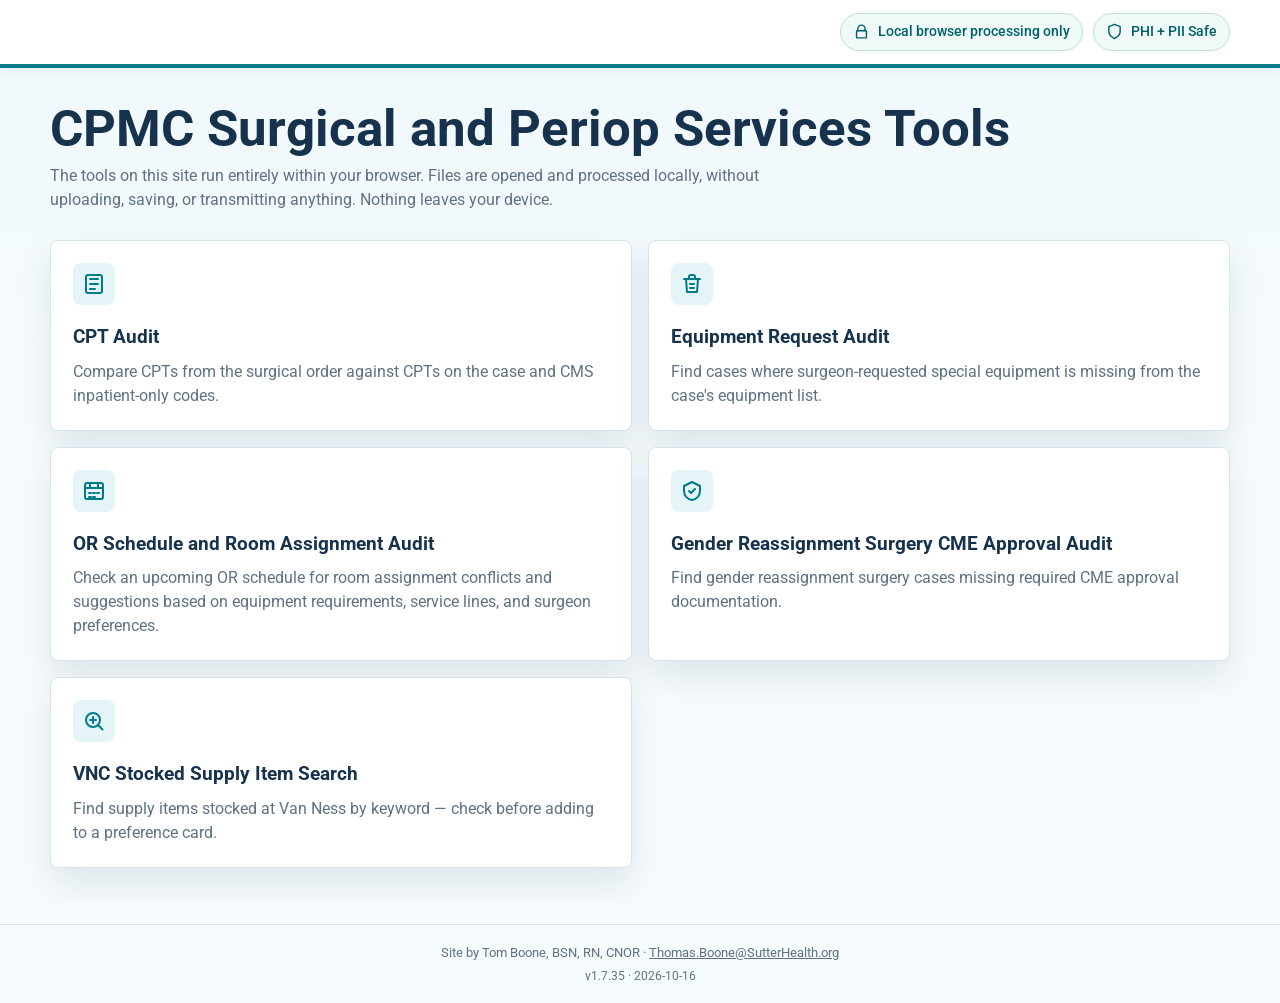
==== commit 4e710775: "v1.7.35: suppress Gantt service-change cue for same-surgeon pairs The service-switch cue flags a ful" ====
--- a/index.html
+++ b/index.html
@@ -7,7 +7,7 @@
   <link rel="preconnect" href="https://fonts.googleapis.com">
   <link rel="preconnect" href="https://fonts.gstatic.com" crossorigin>
   <link href="https://fonts.googleapis.com/css2?family=Roboto:wght@400;500;700&display=swap" rel="stylesheet">
-  <link rel="stylesheet" href="styles.css?v=1.7.34">
+  <link rel="stylesheet" href="styles.css?v=1.7.35">
   <script>
   if (location.hostname === 'tomboonern.com') {
     var s = document.createElement('script');
@@ -583,7 +583,7 @@
     </main>
     <footer class="site-footer">
       <p>Site by Tom Boone, BSN, RN, CNOR &middot; <a href="mailto:Thomas.Boone@SutterHealth.org">Thomas.Boone@SutterHealth.org</a></p>
-      <p style="margin-top: 4px; font-size: 0.75rem;">v1.7.34 · 2026-10-15</p>
+      <p style="margin-top: 4px; font-size: 0.75rem;">v1.7.35 · 2026-10-16</p>
     </footer>
   </div>
 
@@ -602,7 +602,7 @@
   <div id="devGateOverlay" class="dev-gate-overlay" role="dialog" aria-modal="true" hidden>
     <a href="https://tomboonern.com" class="dev-gate-prod-link">Go to tomboonern.com</a>
   </div>
-  <script src="rules-data.js?v=1.7.34"></script>
-  <script src="app.js?v=1.7.34"></script>
+  <script src="rules-data.js?v=1.7.35"></script>
+  <script src="app.js?v=1.7.35"></script>
 </body>
 </html>
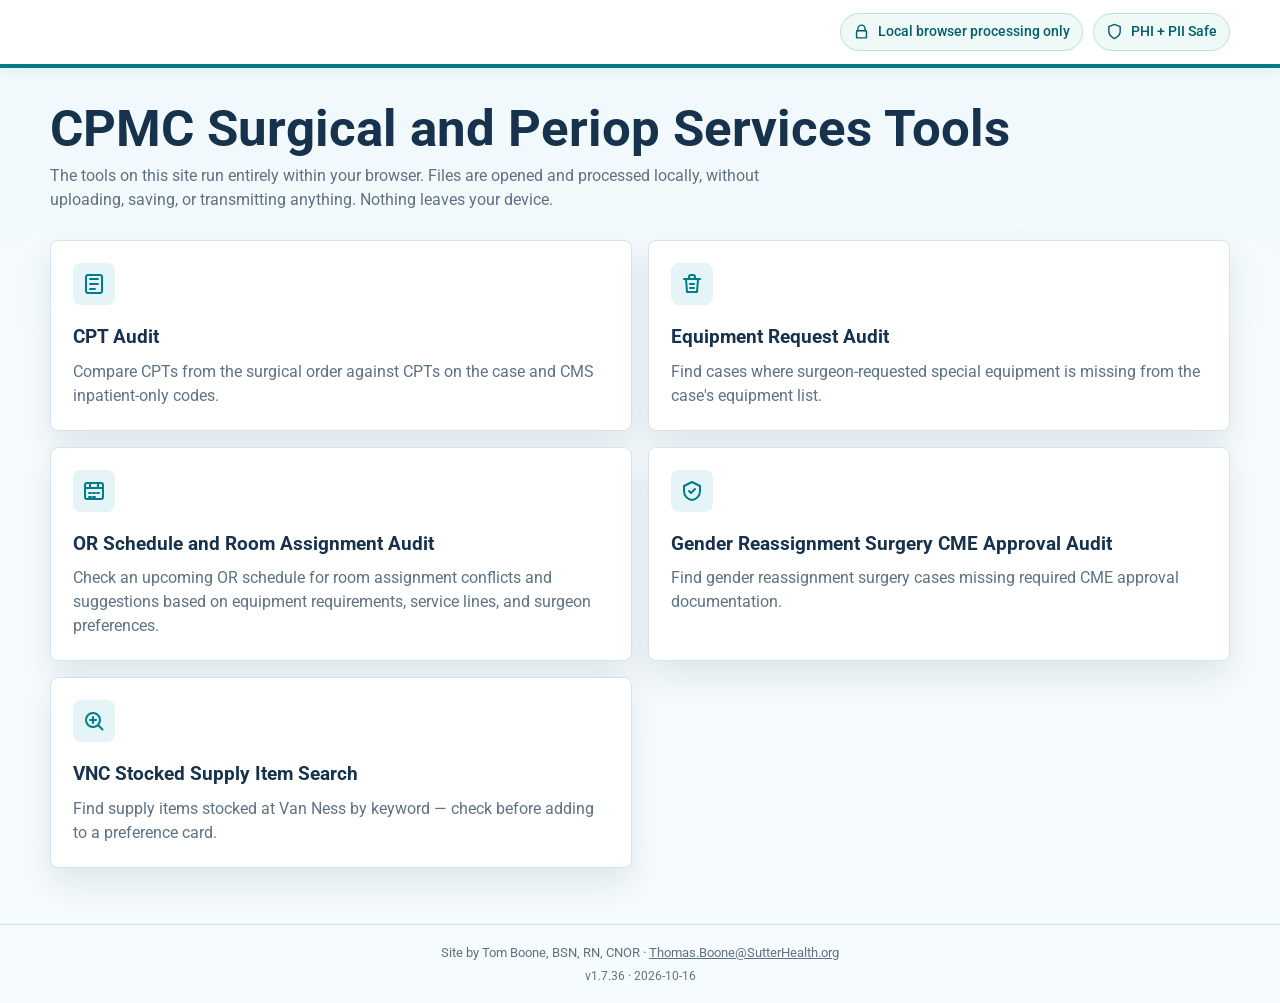
==== commit 14c214f0: "v1.7.36: recognize Excelsius neuro robot as a separate Robot platform The Equipment Request Audit's " ====
--- a/index.html
+++ b/index.html
@@ -7,7 +7,7 @@
   <link rel="preconnect" href="https://fonts.googleapis.com">
   <link rel="preconnect" href="https://fonts.gstatic.com" crossorigin>
   <link href="https://fonts.googleapis.com/css2?family=Roboto:wght@400;500;700&display=swap" rel="stylesheet">
-  <link rel="stylesheet" href="styles.css?v=1.7.35">
+  <link rel="stylesheet" href="styles.css?v=1.7.36">
   <script>
   if (location.hostname === 'tomboonern.com') {
     var s = document.createElement('script');
@@ -583,7 +583,7 @@
     </main>
     <footer class="site-footer">
       <p>Site by Tom Boone, BSN, RN, CNOR &middot; <a href="mailto:Thomas.Boone@SutterHealth.org">Thomas.Boone@SutterHealth.org</a></p>
-      <p style="margin-top: 4px; font-size: 0.75rem;">v1.7.35 · 2026-10-16</p>
+      <p style="margin-top: 4px; font-size: 0.75rem;">v1.7.36 · 2026-10-16</p>
     </footer>
   </div>
 
@@ -602,7 +602,7 @@
   <div id="devGateOverlay" class="dev-gate-overlay" role="dialog" aria-modal="true" hidden>
     <a href="https://tomboonern.com" class="dev-gate-prod-link">Go to tomboonern.com</a>
   </div>
-  <script src="rules-data.js?v=1.7.35"></script>
-  <script src="app.js?v=1.7.35"></script>
+  <script src="rules-data.js?v=1.7.36"></script>
+  <script src="app.js?v=1.7.36"></script>
 </body>
 </html>
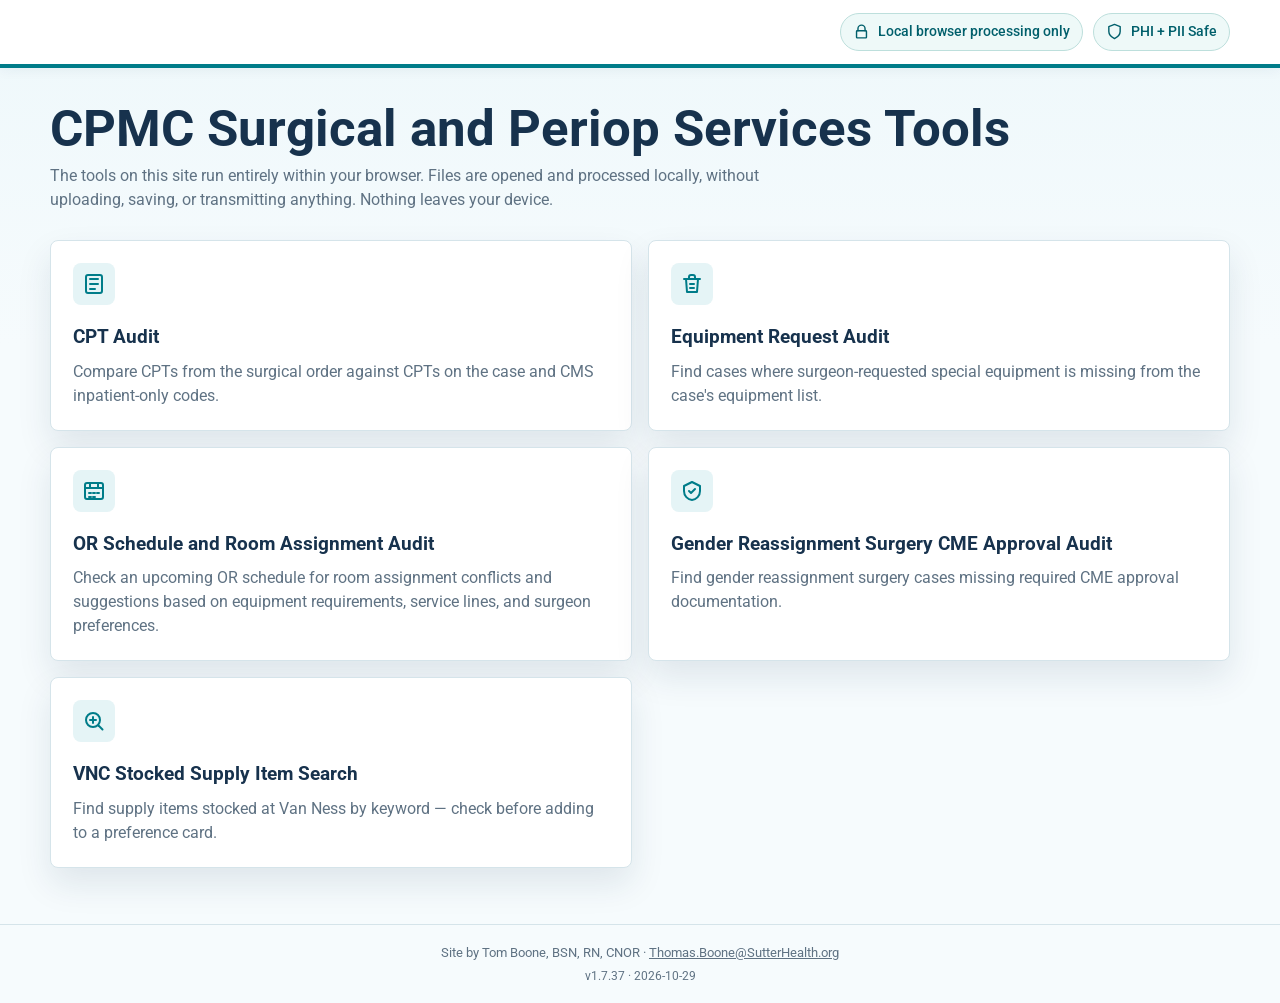
==== commit 93cd51cb: "v1.7.37: gate Equipment Request Audit "Robot" keyword on Epic procedure name Equipment Request Audit" ====
--- a/index.html
+++ b/index.html
@@ -7,7 +7,7 @@
   <link rel="preconnect" href="https://fonts.googleapis.com">
   <link rel="preconnect" href="https://fonts.gstatic.com" crossorigin>
   <link href="https://fonts.googleapis.com/css2?family=Roboto:wght@400;500;700&display=swap" rel="stylesheet">
-  <link rel="stylesheet" href="styles.css?v=1.7.36">
+  <link rel="stylesheet" href="styles.css?v=1.7.37">
   <script>
   if (location.hostname === 'tomboonern.com') {
     var s = document.createElement('script');
@@ -583,7 +583,7 @@
     </main>
     <footer class="site-footer">
       <p>Site by Tom Boone, BSN, RN, CNOR &middot; <a href="mailto:Thomas.Boone@SutterHealth.org">Thomas.Boone@SutterHealth.org</a></p>
-      <p style="margin-top: 4px; font-size: 0.75rem;">v1.7.36 · 2026-10-16</p>
+      <p style="margin-top: 4px; font-size: 0.75rem;">v1.7.37 · 2026-10-29</p>
     </footer>
   </div>
 
@@ -602,7 +602,7 @@
   <div id="devGateOverlay" class="dev-gate-overlay" role="dialog" aria-modal="true" hidden>
     <a href="https://tomboonern.com" class="dev-gate-prod-link">Go to tomboonern.com</a>
   </div>
-  <script src="rules-data.js?v=1.7.36"></script>
-  <script src="app.js?v=1.7.36"></script>
+  <script src="rules-data.js?v=1.7.37"></script>
+  <script src="app.js?v=1.7.37"></script>
 </body>
 </html>
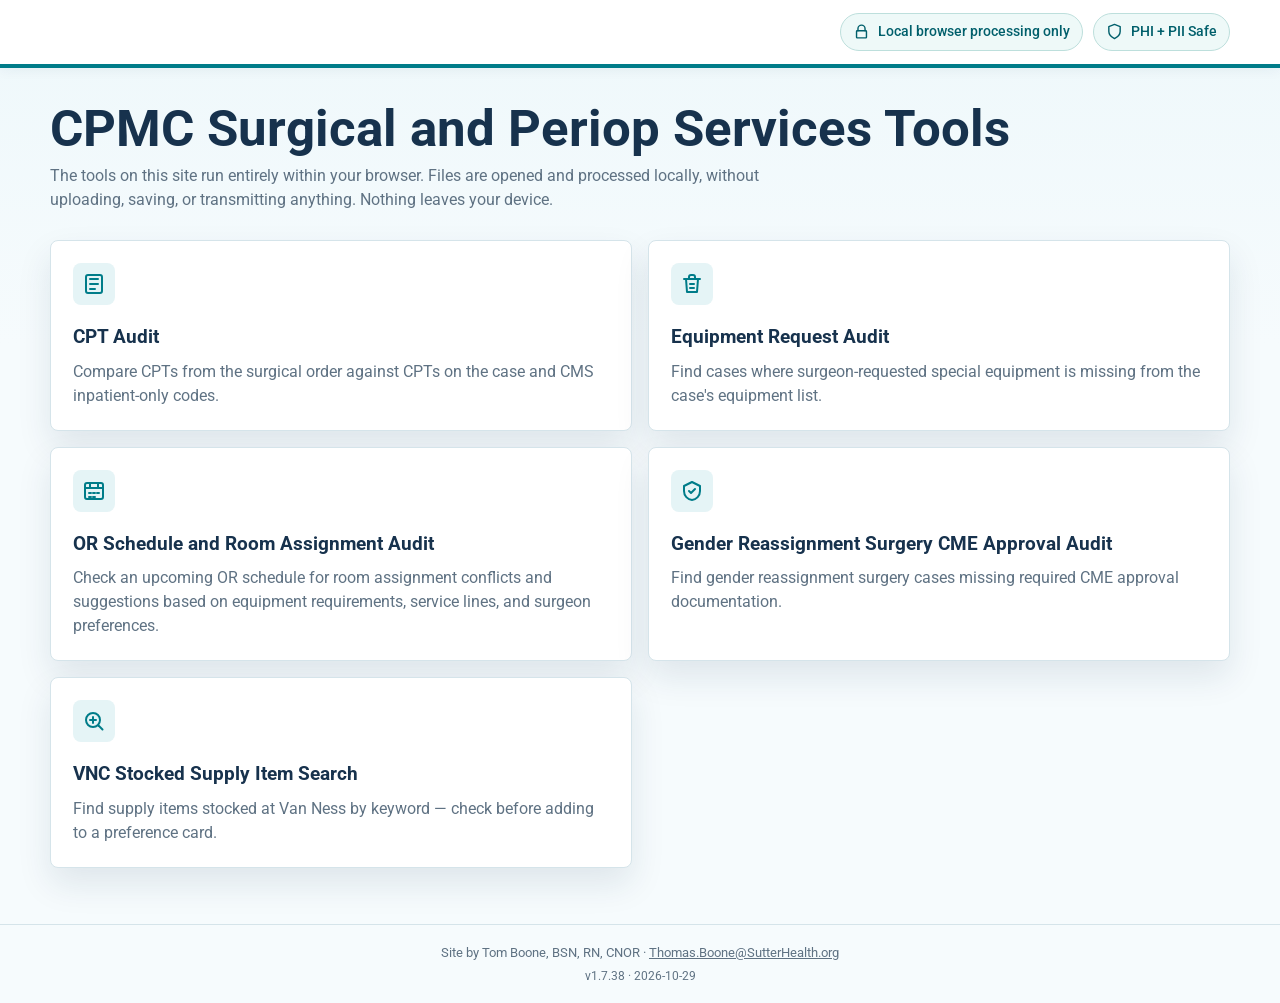
==== commit dc791885: "v1.7.38: require Procedure/Code(s), flag Da Vinci Xi at WBVC, add committed equipment test harness E" ====
--- a/index.html
+++ b/index.html
@@ -7,7 +7,7 @@
   <link rel="preconnect" href="https://fonts.googleapis.com">
   <link rel="preconnect" href="https://fonts.gstatic.com" crossorigin>
   <link href="https://fonts.googleapis.com/css2?family=Roboto:wght@400;500;700&display=swap" rel="stylesheet">
-  <link rel="stylesheet" href="styles.css?v=1.7.37">
+  <link rel="stylesheet" href="styles.css?v=1.7.38">
   <script>
   if (location.hostname === 'tomboonern.com') {
     var s = document.createElement('script');
@@ -583,7 +583,7 @@
     </main>
     <footer class="site-footer">
       <p>Site by Tom Boone, BSN, RN, CNOR &middot; <a href="mailto:Thomas.Boone@SutterHealth.org">Thomas.Boone@SutterHealth.org</a></p>
-      <p style="margin-top: 4px; font-size: 0.75rem;">v1.7.37 · 2026-10-29</p>
+      <p style="margin-top: 4px; font-size: 0.75rem;">v1.7.38 · 2026-10-29</p>
     </footer>
   </div>
 
@@ -602,7 +602,7 @@
   <div id="devGateOverlay" class="dev-gate-overlay" role="dialog" aria-modal="true" hidden>
     <a href="https://tomboonern.com" class="dev-gate-prod-link">Go to tomboonern.com</a>
   </div>
-  <script src="rules-data.js?v=1.7.37"></script>
-  <script src="app.js?v=1.7.37"></script>
+  <script src="rules-data.js?v=1.7.38"></script>
+  <script src="app.js?v=1.7.38"></script>
 </body>
 </html>
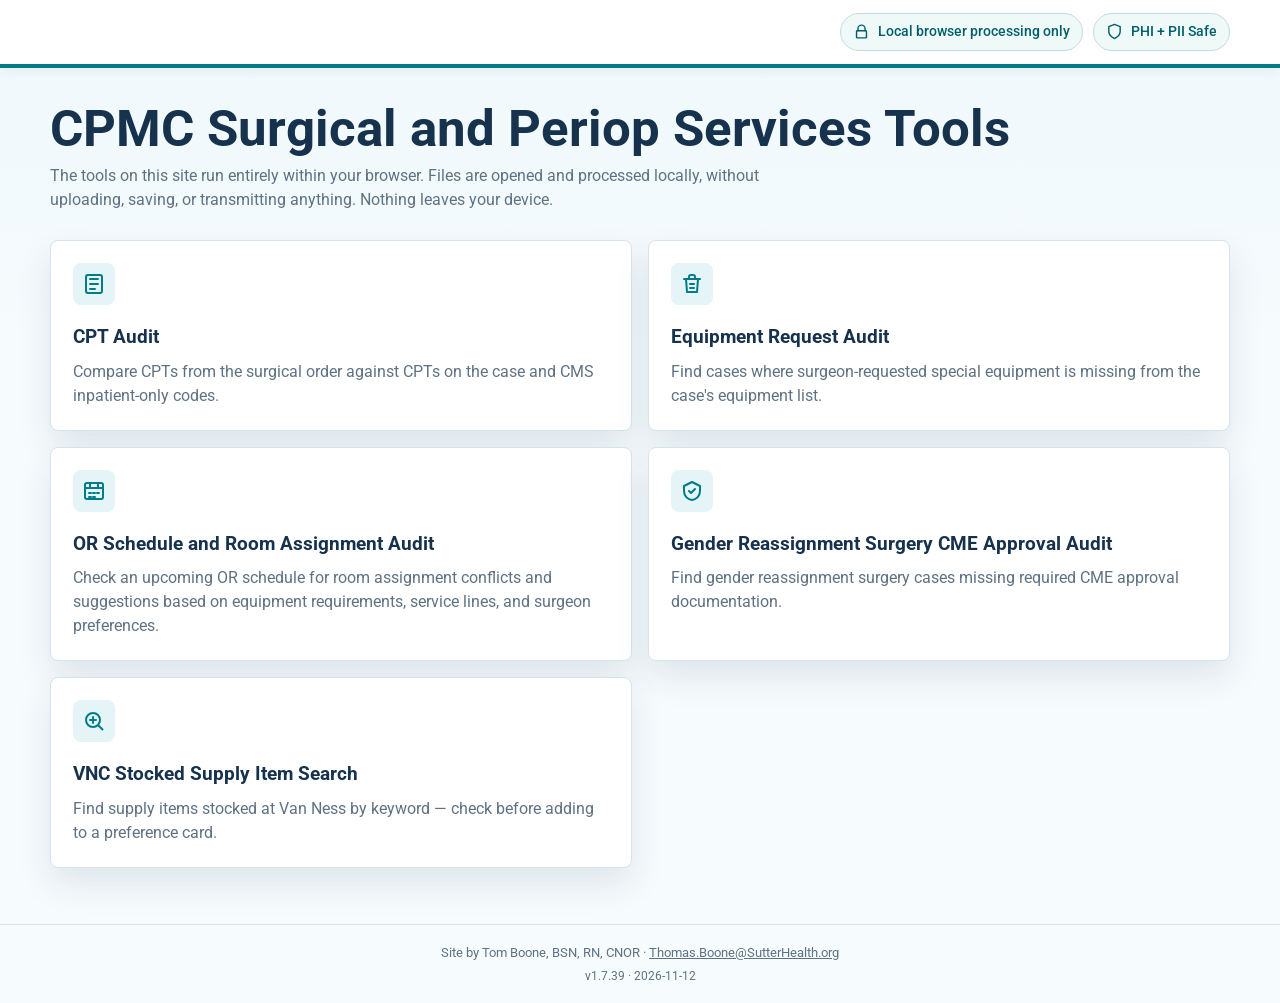
==== commit 10de0dc8: "v1.7.39: flag 6-digit CPT typos in Insurance Info as invalid extractCodes() had a gap where a 6-digi" ====
--- a/index.html
+++ b/index.html
@@ -7,7 +7,7 @@
   <link rel="preconnect" href="https://fonts.googleapis.com">
   <link rel="preconnect" href="https://fonts.gstatic.com" crossorigin>
   <link href="https://fonts.googleapis.com/css2?family=Roboto:wght@400;500;700&display=swap" rel="stylesheet">
-  <link rel="stylesheet" href="styles.css?v=1.7.38">
+  <link rel="stylesheet" href="styles.css?v=1.7.39">
   <script>
   if (location.hostname === 'tomboonern.com') {
     var s = document.createElement('script');
@@ -583,7 +583,7 @@
     </main>
     <footer class="site-footer">
       <p>Site by Tom Boone, BSN, RN, CNOR &middot; <a href="mailto:Thomas.Boone@SutterHealth.org">Thomas.Boone@SutterHealth.org</a></p>
-      <p style="margin-top: 4px; font-size: 0.75rem;">v1.7.38 · 2026-10-29</p>
+      <p style="margin-top: 4px; font-size: 0.75rem;">v1.7.39 · 2026-11-12</p>
     </footer>
   </div>
 
@@ -602,7 +602,7 @@
   <div id="devGateOverlay" class="dev-gate-overlay" role="dialog" aria-modal="true" hidden>
     <a href="https://tomboonern.com" class="dev-gate-prod-link">Go to tomboonern.com</a>
   </div>
-  <script src="rules-data.js?v=1.7.38"></script>
-  <script src="app.js?v=1.7.38"></script>
+  <script src="rules-data.js?v=1.7.39"></script>
+  <script src="app.js?v=1.7.39"></script>
 </body>
 </html>
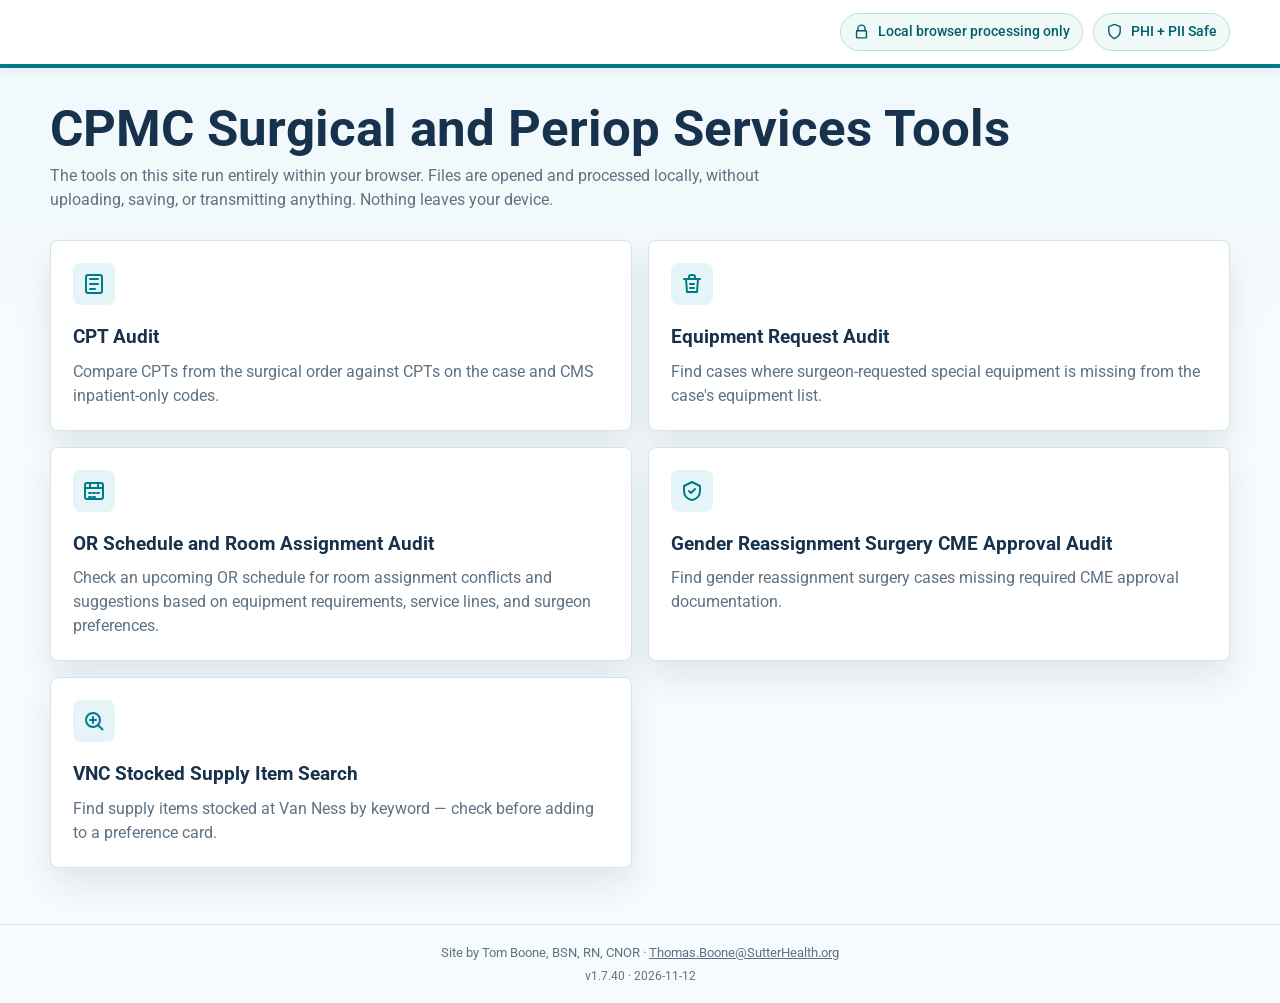
==== commit a9dbf215: "v1.7.40: demote ops-2 (Pediatric Room) from Tier 2 to Tier 3, soften wording Pediatric cases are now" ====
--- a/index.html
+++ b/index.html
@@ -7,7 +7,7 @@
   <link rel="preconnect" href="https://fonts.googleapis.com">
   <link rel="preconnect" href="https://fonts.gstatic.com" crossorigin>
   <link href="https://fonts.googleapis.com/css2?family=Roboto:wght@400;500;700&display=swap" rel="stylesheet">
-  <link rel="stylesheet" href="styles.css?v=1.7.39">
+  <link rel="stylesheet" href="styles.css?v=1.7.40">
   <script>
   if (location.hostname === 'tomboonern.com') {
     var s = document.createElement('script');
@@ -568,11 +568,11 @@
           </div>
           <div class="rule-info-section">
             <h3>Tier 2: Strong Operational</h3>
-            <p>These rooms are set up specifically for certain case types. OR 4 is the designated pediatric room. OR 5 and OR 10 are set up for ophthalmology. Neuro/spine equipment is fixed to OR 11 or OR 12, cardiac bypass equipment to OR 7, and transplant equipment to OR 6 or OR 9. Free flap procedures require a room with three overhead surgical lights, which limits them to OR 6, OR 7, OR 8, or OR 9. Right-sided PCNL cases have historically been performed in OR 2, OR 8, or OR 12, and left-sided in OR 4, OR 5, or OR 11, due to positioning convenience. Cases flagged at this tier should be moved if possible, but there may be legitimate reasons they cannot be.</p>
+            <p>These rooms are set up specifically for certain case types. OR 5 and OR 10 are set up for ophthalmology. Neuro/spine equipment is fixed to OR 11 or OR 12, cardiac bypass equipment to OR 7, and transplant equipment to OR 6 or OR 9. Free flap procedures require a room with three overhead surgical lights, which limits them to OR 6, OR 7, OR 8, or OR 9. Right-sided PCNL cases have historically been performed in OR 2, OR 8, or OR 12, and left-sided in OR 4, OR 5, or OR 11, due to positioning convenience. Cases flagged at this tier should be moved if possible, but there may be legitimate reasons they cannot be.</p>
           </div>
           <div class="rule-info-section">
             <h3>Tier 3: Service Preference</h3>
-            <p>Certain services tend to cluster in specific rooms because of setup familiarity, equipment proximity, and turnover efficiency. For example, neurosurgery cases typically run in OR 11 or OR 12. These flags are worth reviewing but are not always actionable. If the preferred room is full, the flag will be suppressed automatically.</p>
+            <p>Certain services tend to cluster in specific rooms because of setup familiarity, equipment proximity, and turnover efficiency. For example, neurosurgery cases typically run in OR 11 or OR 12, and pediatric cases are preferably in OR 4 when possible, with OR 3 or OR 5 also acceptable. These flags are worth reviewing but are not always actionable. If the preferred room is full, the flag will be suppressed automatically.</p>
           </div>
           <div class="rule-info-section">
             <h3>How flags are suppressed</h3>
@@ -583,7 +583,7 @@
     </main>
     <footer class="site-footer">
       <p>Site by Tom Boone, BSN, RN, CNOR &middot; <a href="mailto:Thomas.Boone@SutterHealth.org">Thomas.Boone@SutterHealth.org</a></p>
-      <p style="margin-top: 4px; font-size: 0.75rem;">v1.7.39 · 2026-11-12</p>
+      <p style="margin-top: 4px; font-size: 0.75rem;">v1.7.40 · 2026-11-12</p>
     </footer>
   </div>
 
@@ -602,7 +602,7 @@
   <div id="devGateOverlay" class="dev-gate-overlay" role="dialog" aria-modal="true" hidden>
     <a href="https://tomboonern.com" class="dev-gate-prod-link">Go to tomboonern.com</a>
   </div>
-  <script src="rules-data.js?v=1.7.39"></script>
-  <script src="app.js?v=1.7.39"></script>
+  <script src="rules-data.js?v=1.7.40"></script>
+  <script src="app.js?v=1.7.40"></script>
 </body>
 </html>
